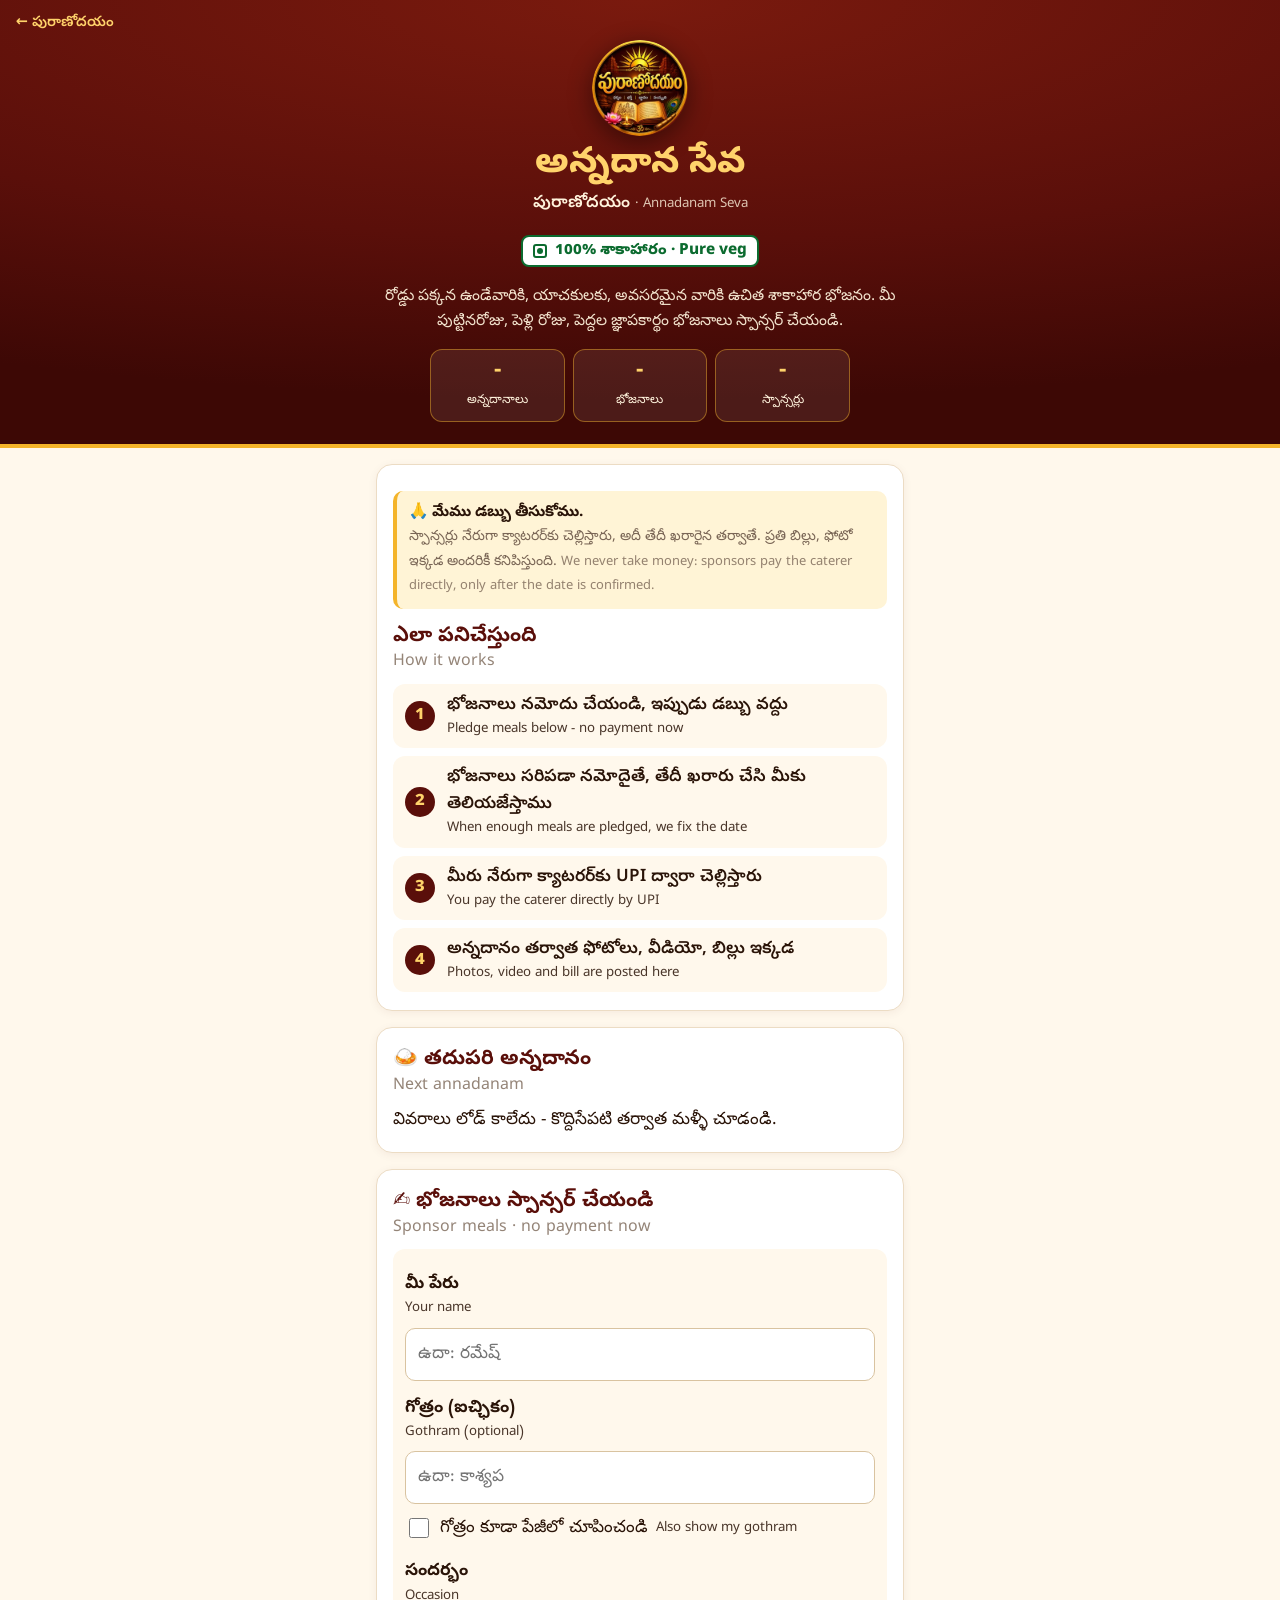
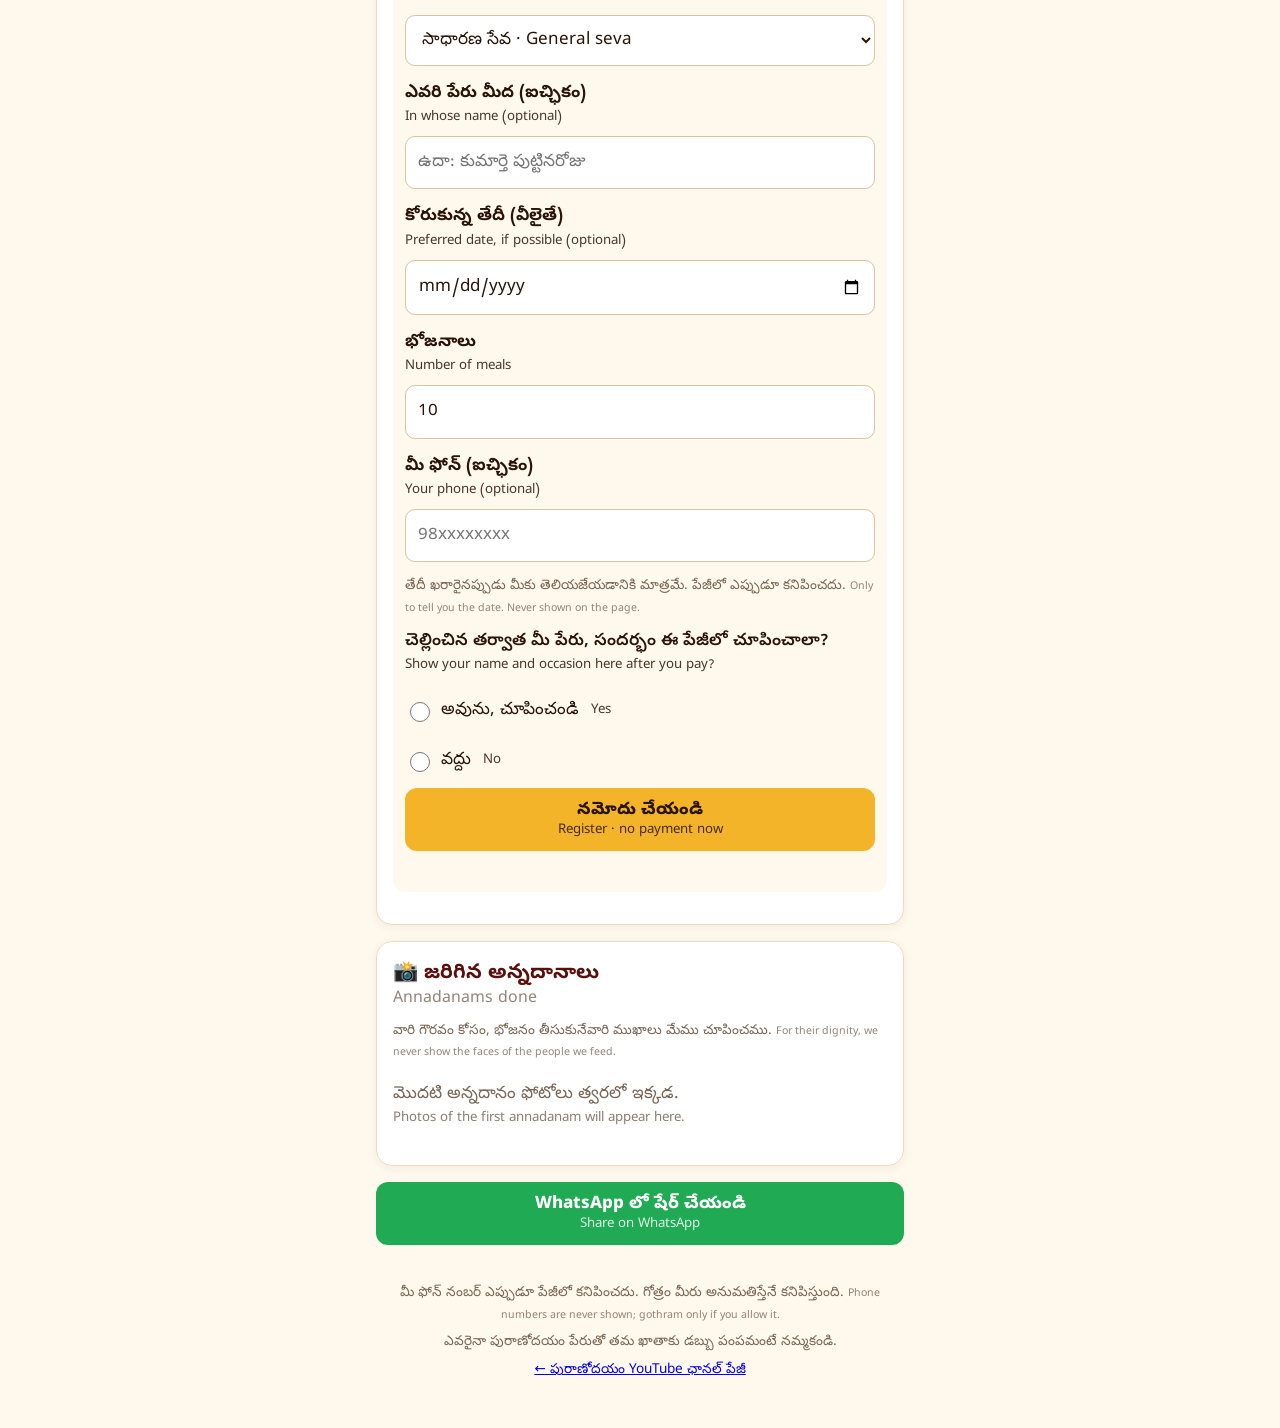
==== annadanam.html @ fedbaf68 "Add files via upload" ====
<!doctype html>
<html lang="te">
<head>
  <meta charset="utf-8">
  <meta name="viewport" content="width=device-width, initial-scale=1, viewport-fit=cover">
  <title>అన్నదాన సేవ | పురాణోదయం</title>
  <meta name="description" content="పురాణోదయం అన్నదాన సేవ - 100% శాకాహారం. మీ పుట్టినరోజు, పెళ్లి రోజు, పెద్దల జ్ఞాపకార్థం భోజనాలు స్పాన్సర్ చేయండి. మేము డబ్బు తీసుకోము.">
  <meta name="theme-color" content="#5a0f0a">
  <meta property="og:title" content="అన్నదాన సేవ | పురాణోదయం">
  <meta property="og:description" content="100% శాకాహారం. స్పాన్సర్లు నేరుగా క్యాటరర్‌కు చెల్లిస్తారు - ప్రతి బిల్లు, ఫోటో అందరికీ కనిపిస్తుంది.">
  <meta property="og:image" content="logo.png">
  <link rel="icon" href="favicon.png" type="image/png">
  <link rel="apple-touch-icon" href="icon-192.png">
  <link rel="preconnect" href="https://fonts.googleapis.com">
  <link rel="preconnect" href="https://fonts.gstatic.com" crossorigin>
  <link href="https://fonts.googleapis.com/css2?family=Noto+Sans+Telugu:wght@400;600;800&display=swap" rel="stylesheet">
  <link rel="stylesheet" href="style.css">
</head>
<body>
  <header class="hero hero-ann">
    <a class="back" href="./">← పురాణోదయం</a>
    <img class="logo" src="logo-240.webp" width="96" height="96" alt="పురాణోదయం లోగో">
    <h1>అన్నదాన సేవ</h1>
    <p class="tagline">పురాణోదయం <span class="en">· Annadanam Seva</span></p>
    <p><span class="veg-badge"><i aria-hidden="true"></i>100% శాకాహారం · Pure veg</span></p>
    <p class="about">రోడ్డు పక్కన ఉండేవారికి, యాచకులకు, అవసరమైన వారికి ఉచిత శాకాహార భోజనం. మీ పుట్టినరోజు, పెళ్లి రోజు, పెద్దల జ్ఞాపకార్థం భోజనాలు స్పాన్సర్ చేయండి.</p>
    <div class="chips">
      <div class="chip"><b id="t-done">-</b><span>అన్నదానాలు</span></div>
      <div class="chip"><b id="t-meals">-</b><span>భోజనాలు</span></div>
      <div class="chip"><b id="t-sponsors">-</b><span>స్పాన్సర్లు</span></div>
    </div>
  </header>

  <main>
    <section class="card">
      <div class="trust">
        <b>🙏 మేము డబ్బు తీసుకోము.</b>
        <span>స్పాన్సర్లు నేరుగా క్యాటరర్‌కు చెల్లిస్తారు, అదీ తేదీ ఖరారైన తర్వాతే. ప్రతి బిల్లు, ఫోటో ఇక్కడ అందరికీ కనిపిస్తుంది.
          <span class="en">We never take money: sponsors pay the caterer directly, only after the date is confirmed.</span></span>
      </div>
      <h2>ఎలా పనిచేస్తుంది <span class="en">How it works</span></h2>
      <ol class="steps">
        <li><span class="num">1</span><div><b>భోజనాలు నమోదు చేయండి, ఇప్పుడు డబ్బు వద్దు</b><small>Pledge meals below - no payment now</small></div></li>
        <li><span class="num">2</span><div><b>భోజనాలు సరిపడా నమోదైతే, తేదీ ఖరారు చేసి మీకు తెలియజేస్తాము</b><small>When enough meals are pledged, we fix the date</small></div></li>
        <li><span class="num">3</span><div><b>మీరు నేరుగా క్యాటరర్‌కు UPI ద్వారా చెల్లిస్తారు</b><small>You pay the caterer directly by UPI</small></div></li>
        <li><span class="num">4</span><div><b>అన్నదానం తర్వాత ఫోటోలు, వీడియో, బిల్లు ఇక్కడ</b><small>Photos, video and bill are posted here</small></div></li>
      </ol>
    </section>

    <section class="card">
      <h2>🍛 తదుపరి అన్నదానం <span class="en">Next annadanam</span></h2>
      <div id="active"><p class="muted">లోడ్ అవుతోంది…</p></div>
    </section>

    <section class="card" id="pledge">
      <h2>✍️ భోజనాలు స్పాన్సర్ చేయండి <span class="en">Sponsor meals · no payment now</span></h2>
      <form id="pledge-form" class="name-form" autocomplete="off" novalidate>
        <label for="p-name"><b>మీ పేరు</b> <small>Your name</small></label>
        <input id="p-name" type="text" maxlength="40" placeholder="ఉదా: రమేష్" required>

        <label for="p-gothram"><b>గోత్రం (ఐచ్ఛికం)</b> <small>Gothram (optional)</small></label>
        <input id="p-gothram" type="text" maxlength="30" placeholder="ఉదా: కాశ్యప">
        <label class="check"><input id="p-show-gothram" type="checkbox"> గోత్రం కూడా పేజీలో చూపించండి <small>Also show my gothram</small></label>

        <label for="p-occasion"><b>సందర్భం</b> <small>Occasion</small></label>
        <select id="p-occasion">
          <option value="seva">సాధారణ సేవ · General seva</option>
          <option value="birthday">పుట్టినరోజు · Birthday</option>
          <option value="anniversary">పెళ్లి రోజు · Wedding anniversary</option>
          <option value="remembrance">పెద్దల జ్ఞాపకార్థం · In memory of elders</option>
          <option value="vow">మొక్కు · Vow</option>
          <option value="other">ఇతర · Other</option>
        </select>
        <input id="p-occasion-other" type="text" maxlength="40" placeholder="సందర్భం రాయండి · Type the occasion" hidden>

        <label for="p-for"><b>ఎవరి పేరు మీద (ఐచ్ఛికం)</b> <small>In whose name (optional)</small></label>
        <input id="p-for" type="text" maxlength="50" placeholder="ఉదా: కుమార్తె పుట్టినరోజు">

        <label for="p-date"><b>కోరుకున్న తేదీ (వీలైతే)</b> <small>Preferred date, if possible (optional)</small></label>
        <input id="p-date" type="date">

        <label for="p-meals"><b>భోజనాలు</b> <small>Number of meals</small></label>
        <input id="p-meals" type="number" inputmode="numeric" min="1" max="1000" step="1" value="10" required>
        <p class="tiny" id="p-cost"></p>

        <label for="p-phone"><b>మీ ఫోన్ (ఐచ్ఛికం)</b> <small>Your phone (optional)</small></label>
        <input id="p-phone" type="tel" inputmode="tel" maxlength="16" placeholder="98xxxxxxxx">
        <p class="tiny">తేదీ ఖరారైనప్పుడు మీకు తెలియజేయడానికి మాత్రమే. పేజీలో ఎప్పుడూ కనిపించదు. <span class="en">Only to tell you the date. Never shown on the page.</span></p>

        <input class="hp" name="website" type="text" tabindex="-1" aria-hidden="true">
        <fieldset>
          <legend>చెల్లించిన తర్వాత మీ పేరు, సందర్భం ఈ పేజీలో చూపించాలా? <small>Show your name and occasion here after you pay?</small></legend>
          <label class="radio"><input type="radio" name="show" value="yes"> అవును, చూపించండి <small>Yes</small></label>
          <label class="radio"><input type="radio" name="show" value="no"> వద్దు <small>No</small></label>
        </fieldset>
        <button type="submit" class="btn-gold" id="p-btn">నమోదు చేయండి <small>Register · no payment now</small></button>
        <p id="p-msg" class="msg" role="status" aria-live="polite"></p>
      </form>
    </section>

    <section class="card">
      <h2>📸 జరిగిన అన్నదానాలు <span class="en">Annadanams done</span></h2>
      <p class="tiny">వారి గౌరవం కోసం, భోజనం తీసుకునేవారి ముఖాలు మేము చూపించము. <span class="en">For their dignity, we never show the faces of the people we feed.</span></p>
      <div id="history"><p class="muted">మొదటి అన్నదానం ఫోటోలు త్వరలో ఇక్కడ. <small>Photos of the first annadanam will appear here.</small></p></div>
    </section>

    <section class="share">
      <a id="share-btn" class="btn-wa" href="https://wa.me/" target="_blank" rel="noopener">WhatsApp లో షేర్ చేయండి <small>Share on WhatsApp</small></a>
    </section>
  </main>

  <footer>
    <p>మీ ఫోన్ నంబర్ ఎప్పుడూ పేజీలో కనిపించదు. గోత్రం మీరు అనుమతిస్తేనే కనిపిస్తుంది. <span class="en">Phone numbers are never shown; gothram only if you allow it.</span></p>
    <p>ఎవరైనా పురాణోదయం పేరుతో తమ ఖాతాకు డబ్బు పంపమంటే నమ్మకండి.</p>
    <p class="muted" id="updated"></p>
    <p><a href="./">← పురాణోదయం YouTube ఛానల్ పేజీ</a></p>
  </footer>

  <script src="config.js"></script>
  <script src="annadanam.js"></script>
</body>
</html>
---- style.css ----
:root {
  --maroon: #5a0f0a;
  --maroon-2: #7a1a0e;
  --gold: #f4b42a;
  --gold-2: #ffd36b;
  --cream: #fff8ec;
  --paper: #ffffff;
  --ink: #2a1408;
  --muted: #7a6656;
  --line: #ecdcc4;
  --red: #e00000;
  --green: #128c4a;
  --radius: 16px;
}

* { box-sizing: border-box; }

html { -webkit-text-size-adjust: 100%; }

body {
  margin: 0;
  background: var(--cream);
  color: var(--ink);
  font-family: "Noto Sans Telugu", "Nirmala UI", "Gautami", system-ui, sans-serif;
  font-size: 17px;
  line-height: 1.6;
}

img { max-width: 100%; display: block; }

small { display: block; font-size: 0.78em; opacity: 0.85; font-weight: 400; }

.en { font-size: 0.78em; font-weight: 400; opacity: 0.8; }
.en-block { font-size: 0.86em; color: var(--muted); margin-top: -6px; }
.muted { color: var(--muted); }
.tiny { font-size: 0.8em; color: var(--muted); margin: 10px 0 0; }

.demo-banner {
  background: #222;
  color: #ffd36b;
  text-align: center;
  font-size: 0.85em;
  padding: 6px 16px;
  position: sticky;
  top: 0;
  z-index: 10;
}

/* ---------- header ---------- */
.hero {
  background: radial-gradient(120% 90% at 50% 0%, var(--maroon-2) 0%, var(--maroon) 60%, #3d0805 100%);
  color: #fff3dc;
  text-align: center;
  padding: 28px 16px 22px;
  border-bottom: 4px solid var(--gold);
}
.logo {
  width: 120px;
  height: 120px;
  margin: 0 auto 6px;
  border-radius: 50%;
  box-shadow: 0 6px 24px rgba(0, 0, 0, 0.45);
}
.hero h1 {
  margin: 4px 0 0;
  font-size: 2.1em;
  font-weight: 800;
  color: var(--gold-2);
  line-height: 1.3;
}
.tagline { margin: 2px 0 6px; font-weight: 600; }
.about { margin: 0 auto 14px; max-width: 34em; font-size: 0.92em; opacity: 0.92; }

.chips {
  display: grid;
  grid-template-columns: repeat(3, 1fr);
  gap: 8px;
  max-width: 420px;
  margin: 0 auto;
}
.chip {
  background: rgba(255, 255, 255, 0.08);
  border: 1px solid rgba(244, 180, 42, 0.45);
  border-radius: 12px;
  padding: 8px 4px;
}
.chip b { display: block; font-size: 1.35em; color: var(--gold-2); line-height: 1.2; }
.chip span { font-size: 0.72em; }

/* ---------- layout ---------- */
main { max-width: 560px; margin: 0 auto; padding: 16px 16px 8px; }

.card {
  background: var(--paper);
  border: 1px solid var(--line);
  border-radius: var(--radius);
  padding: 18px 16px;
  margin: 0 0 16px;
  box-shadow: 0 2px 10px rgba(90, 15, 10, 0.06);
}
.card h2 { margin: 0 0 10px; font-size: 1.2em; line-height: 1.4; color: var(--maroon); }
.card h2 .en { display: block; color: var(--muted); }

/* ---------- subscribe ---------- */
.btn-sub {
  display: flex;
  align-items: center;
  justify-content: center;
  gap: 12px;
  background: var(--red);
  color: #fff;
  text-decoration: none;
  font-weight: 800;
  font-size: 1.15em;
  line-height: 1.3;
  border-radius: 14px;
  padding: 14px 16px;
  min-height: 64px;
  box-shadow: 0 6px 18px rgba(224, 0, 0, 0.35);
  animation: pulse 2.4s ease-in-out infinite;
}
.btn-sub svg { width: 34px; height: 24px; flex: none; }
.btn-sub small { font-weight: 600; }
.btn-sub:active { transform: scale(0.98); }
@keyframes pulse {
  0%, 100% { box-shadow: 0 6px 18px rgba(224, 0, 0, 0.35); }
  50% { box-shadow: 0 6px 28px rgba(224, 0, 0, 0.6); }
}
@media (prefers-reduced-motion: reduce) { .btn-sub { animation: none; } }

.bell-title { margin-top: 18px !important; font-size: 1.02em !important; }
.steps { list-style: none; margin: 0; padding: 0; display: grid; gap: 8px; }
.steps li {
  display: flex;
  gap: 12px;
  align-items: center;
  background: var(--cream);
  border-radius: 12px;
  padding: 8px 12px;
}
.steps .num {
  flex: none;
  width: 30px;
  height: 30px;
  border-radius: 50%;
  background: var(--maroon);
  color: var(--gold-2);
  font-weight: 800;
  display: grid;
  place-items: center;
}
.steps b { font-weight: 600; }

/* ---------- seva ---------- */
.lead { margin: 0 0 10px; }
.trust {
  background: #fff4d6;
  border-left: 4px solid var(--gold);
  border-radius: 10px;
  padding: 10px 12px;
  font-size: 0.9em;
  margin: 8px 0 14px;
}
.trust b { display: block; }
.trust span { color: var(--muted); font-size: 0.92em; }

.totals {
  display: grid;
  grid-template-columns: repeat(auto-fit, minmax(110px, 1fr));
  gap: 8px;
  margin-bottom: 14px;
}
.totals > div {
  background: var(--maroon);
  color: #fff3dc;
  border-radius: 12px;
  padding: 10px 8px;
  text-align: center;
}
.totals b { display: block; font-size: 1.3em; color: var(--gold-2); line-height: 1.25; }
.totals span { font-size: 0.75em; }

.seva-list { display: grid; gap: 10px; }
.seva-item {
  border: 1px solid var(--line);
  border-radius: 12px;
  padding: 12px;
  display: grid;
  grid-template-columns: 1fr auto;
  gap: 4px 12px;
}
.seva-item .date { color: var(--muted); font-size: 0.85em; }
.seva-item .amount { font-weight: 800; font-size: 1.3em; color: var(--green); text-align: right; }
.seva-item .place { grid-column: 1 / -1; font-weight: 600; line-height: 1.4; }
.seva-item .place small { font-weight: 400; }
.seva-item .meta { grid-column: 1 / -1; font-size: 0.86em; color: var(--muted); }
.seva-item .note { grid-column: 1 / -1; font-size: 0.9em; margin: 2px 0 0; }
.receipts { grid-column: 1 / -1; display: flex; gap: 8px; flex-wrap: wrap; margin-top: 6px; }
.receipts a {
  display: block;
  width: 96px;
  height: 120px;
  border-radius: 8px;
  overflow: hidden;
  border: 1px solid var(--line);
  background: var(--cream);
  position: relative;
}
.receipts img { width: 100%; height: 100%; object-fit: cover; }
.receipts a.noimg::before {
  content: "📄";
  display: grid;
  place-items: center;
  height: 100%;
  font-size: 2.2em;
}
.receipts a::after {
  content: "రసీదు";
  position: absolute;
  left: 0; right: 0; bottom: 0;
  background: rgba(42, 20, 8, 0.72);
  color: #fff;
  font-size: 0.7em;
  text-align: center;
}

/* ---------- supporters ---------- */
.name-form {
  background: var(--cream);
  border-radius: 12px;
  padding: 12px;
  margin: 6px 0 14px;
}
.name-form label { display: block; }
.name-form input[type="text"] {
  width: 100%;
  font: inherit;
  padding: 12px;
  margin: 8px 0 4px;
  border: 1.5px solid #d9c3a0;
  border-radius: 10px;
  background: #fff;
}
.name-form input[type="text"]:focus { outline: 3px solid rgba(244, 180, 42, 0.5); border-color: var(--gold); }
.name-form fieldset { border: 0; padding: 0; margin: 8px 0; }
.name-form legend { font-weight: 600; padding: 0; margin-bottom: 4px; }
.radio {
  display: flex !important;
  align-items: center;
  gap: 8px;
  padding: 6px 0;
  min-height: 40px;
}
.radio input { width: 20px; height: 20px; accent-color: var(--maroon); }
.radio small { display: inline; margin-left: 4px; }
.hp { position: absolute; left: -9999px; width: 1px; height: 1px; opacity: 0; }

.btn-gold, .btn-light, .btn-wa {
  font: inherit;
  font-weight: 800;
  border: 0;
  border-radius: 12px;
  padding: 12px 16px;
  min-height: 52px;
  width: 100%;
  cursor: pointer;
  line-height: 1.3;
}
.btn-gold { background: var(--gold); color: var(--ink); }
.btn-gold:disabled { opacity: 0.6; }
.btn-light { background: var(--cream); color: var(--maroon); border: 1px solid var(--line); margin-top: 10px; font-weight: 600; }
.btn-wa {
  display: block;
  text-align: center;
  text-decoration: none;
  background: #1faa53;
  color: #fff;
}
.share { margin: 0 0 16px; }

.msg { margin: 8px 0 0; font-weight: 600; min-height: 1.2em; }
.msg.ok { color: var(--green); }
.msg.err { color: #b3261e; }

.sup-day { margin: 0 0 10px; }
.sup-day h3 { font-size: 0.85em; color: var(--muted); margin: 0 0 6px; font-weight: 600; }
.names { display: flex; flex-wrap: wrap; gap: 6px; }
.names span {
  background: #fff4d6;
  border: 1px solid #f0d58c;
  border-radius: 999px;
  padding: 2px 12px;
  font-size: 0.9em;
  max-width: 100%;
  overflow-wrap: anywhere;
}

/* ---------- growth + videos ---------- */
#growth svg { width: 100%; height: 90px; display: block; }
.growth-labels { display: flex; justify-content: space-between; font-size: 0.82em; color: var(--muted); }

.videos { display: grid; grid-template-columns: 1fr 1fr; gap: 10px; }
.videos a { color: var(--ink); text-decoration: none; font-size: 0.82em; line-height: 1.4; }
.videos img { width: 100%; aspect-ratio: 16 / 9; object-fit: cover; border-radius: 10px; background: var(--line); margin-bottom: 4px; }
.videos span { display: -webkit-box; -webkit-line-clamp: 2; -webkit-box-orient: vertical; overflow: hidden; }

/* ---------- annadanam ---------- */
.btn-ann {
  display: block;
  margin-top: 14px;
  padding: 14px 16px;
  border-radius: 14px;
  background: linear-gradient(135deg, #fff3a0, #ffb240);
  border: 2px solid var(--maroon);
  color: var(--maroon);
  font-weight: 800;
  text-decoration: none;
  line-height: 1.35;
  text-align: center;
}
.btn-ann small { color: var(--ink); font-weight: 600; }

.hero-ann { position: relative; padding-top: 40px; }
.hero-ann .logo { width: 96px; height: 96px; }
.back {
  position: absolute;
  left: 16px;
  top: 12px;
  color: var(--gold-2);
  text-decoration: none;
  font-size: 0.85em;
  font-weight: 600;
}
.veg-badge {
  display: inline-flex;
  align-items: center;
  gap: 8px;
  background: #fff;
  color: #0b6b2f;
  border: 2px solid #0b6b2f;
  border-radius: 8px;
  padding: 2px 10px;
  font-weight: 800;
  font-size: 0.9em;
}
.veg-badge i {
  width: 14px;
  height: 14px;
  border: 2px solid #0b6b2f;
  border-radius: 3px;
  position: relative;
}
.veg-badge i::after {
  content: "";
  position: absolute;
  inset: 2px;
  border-radius: 50%;
  background: #0b6b2f;
}
.veg-mini {
  font-size: 0.72em;
  color: #0b6b2f;
  border: 1.5px solid #0b6b2f;
  border-radius: 6px;
  padding: 0 6px;
  white-space: nowrap;
}

.ann {
  border: 1px solid var(--line);
  border-radius: 12px;
  padding: 12px;
  margin-bottom: 12px;
}
.ann-head { display: flex; justify-content: space-between; align-items: center; gap: 8px; flex-wrap: wrap; }
.ann .meta { font-size: 0.88em; color: var(--muted); margin: 6px 0 0; }
.ann .note { font-size: 0.92em; margin: 8px 0 0; }
.status {
  font-size: 0.78em;
  font-weight: 600;
  border-radius: 999px;
  padding: 2px 10px;
  white-space: nowrap;
}
.status.open { background: #fff1c2; color: #7a4b00; }
.status.confirmed { background: #d9f5e3; color: #0b6b2f; }

.bar { height: 12px; background: #f3e6cf; border-radius: 999px; overflow: hidden; margin-top: 10px; }
.bar i { display: block; height: 100%; background: linear-gradient(90deg, #ffb240, var(--green)); border-radius: 999px; }

.pay {
  margin-top: 12px;
  background: #f1fbf4;
  border: 1.5px solid #9fd9b3;
  border-radius: 12px;
  padding: 10px 12px;
}
.pay p { margin: 4px 0; }
.upi { display: flex; gap: 8px; align-items: center; flex-wrap: wrap; margin: 6px 0; }
.upi code {
  background: #fff;
  border: 1px solid var(--line);
  border-radius: 8px;
  padding: 6px 10px;
  font-size: 0.95em;
  overflow-wrap: anywhere;
}
.btn-copy {
  font: inherit;
  font-size: 0.85em;
  border: 1px solid var(--line);
  background: #fff;
  border-radius: 8px;
  padding: 6px 12px;
  min-height: 40px;
  cursor: pointer;
}
.btn-upi {
  display: block;
  text-align: center;
  background: var(--green);
  color: #fff;
  text-decoration: none;
  font-weight: 800;
  border-radius: 10px;
  padding: 10px;
  margin: 8px 0 4px;
}

.sponsors { list-style: none; padding: 0; margin: 8px 0 0; display: grid; gap: 6px; }
.sponsors li { background: #fff8e6; border-radius: 10px; padding: 6px 10px; font-size: 0.9em; overflow-wrap: anywhere; }

.media { display: grid; grid-template-columns: repeat(3, 1fr); gap: 6px; margin-top: 10px; }
.tile { position: relative; aspect-ratio: 1 / 1; border-radius: 10px; overflow: hidden; background: var(--cream); border: 1px solid var(--line); }
.tile a, .tile .play { display: block; width: 100%; height: 100%; border: 0; padding: 0; background: none; cursor: pointer; }
.tile img { width: 100%; height: 100%; object-fit: cover; }
.tile .tri {
  position: absolute;
  inset: 0;
  display: grid;
  place-items: center;
  color: #fff;
  font-size: 1.8em;
  text-shadow: 0 2px 8px rgba(0, 0, 0, 0.6);
}
.tile .label {
  position: absolute;
  left: 0; right: 0; bottom: 0;
  background: rgba(42, 20, 8, 0.72);
  color: #fff;
  font-size: 0.7em;
  text-align: center;
}
.tile a.noimg::before, .tile.noimg-video .play::before {
  content: "📷";
  display: grid;
  place-items: center;
  height: 100%;
  font-size: 1.8em;
}
.tile.noimg-video .play::before { content: "🎬"; }
.tile.playing { grid-column: 1 / -1; aspect-ratio: 9 / 16; max-height: 70vh; }
.tile iframe { width: 100%; height: 100%; border: 0; }

.name-form select,
.name-form input[type="number"],
.name-form input[type="date"],
.name-form input[type="tel"] {
  width: 100%;
  font: inherit;
  padding: 12px;
  margin: 8px 0 4px;
  border: 1.5px solid #d9c3a0;
  border-radius: 10px;
  background: #fff;
  color: var(--ink);
}
.name-form label { margin-top: 10px; }
.check { display: flex !important; align-items: center; gap: 8px; min-height: 40px; margin-top: 0 !important; }
.check input { width: 20px; height: 20px; accent-color: var(--maroon); flex: none; }
.check small { display: inline; }

/* ---------- footer ---------- */
footer {
  max-width: 560px;
  margin: 0 auto;
  padding: 8px 16px 40px;
  text-align: center;
  font-size: 0.8em;
  color: var(--muted);
}
footer p { margin: 6px 0; }
#scan-line { font-weight: 600; color: var(--maroon); font-size: 1.05em; }
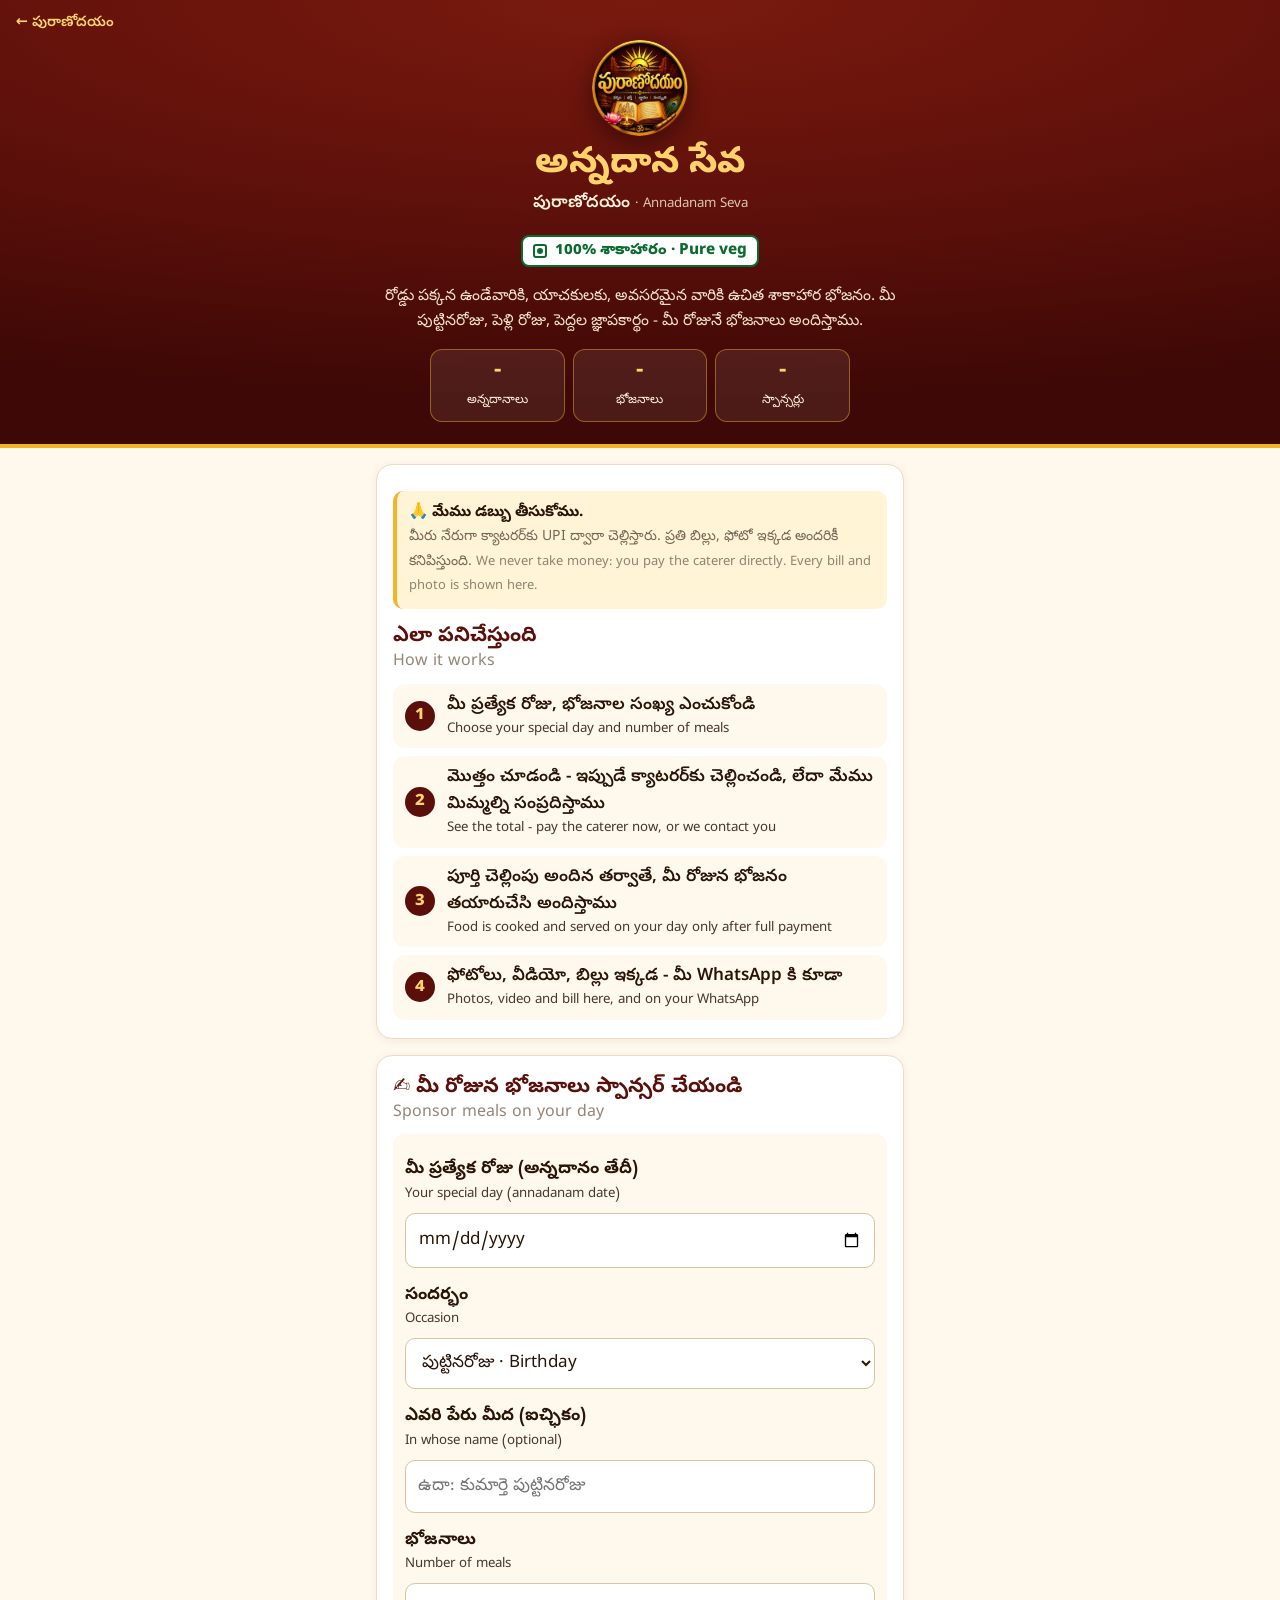
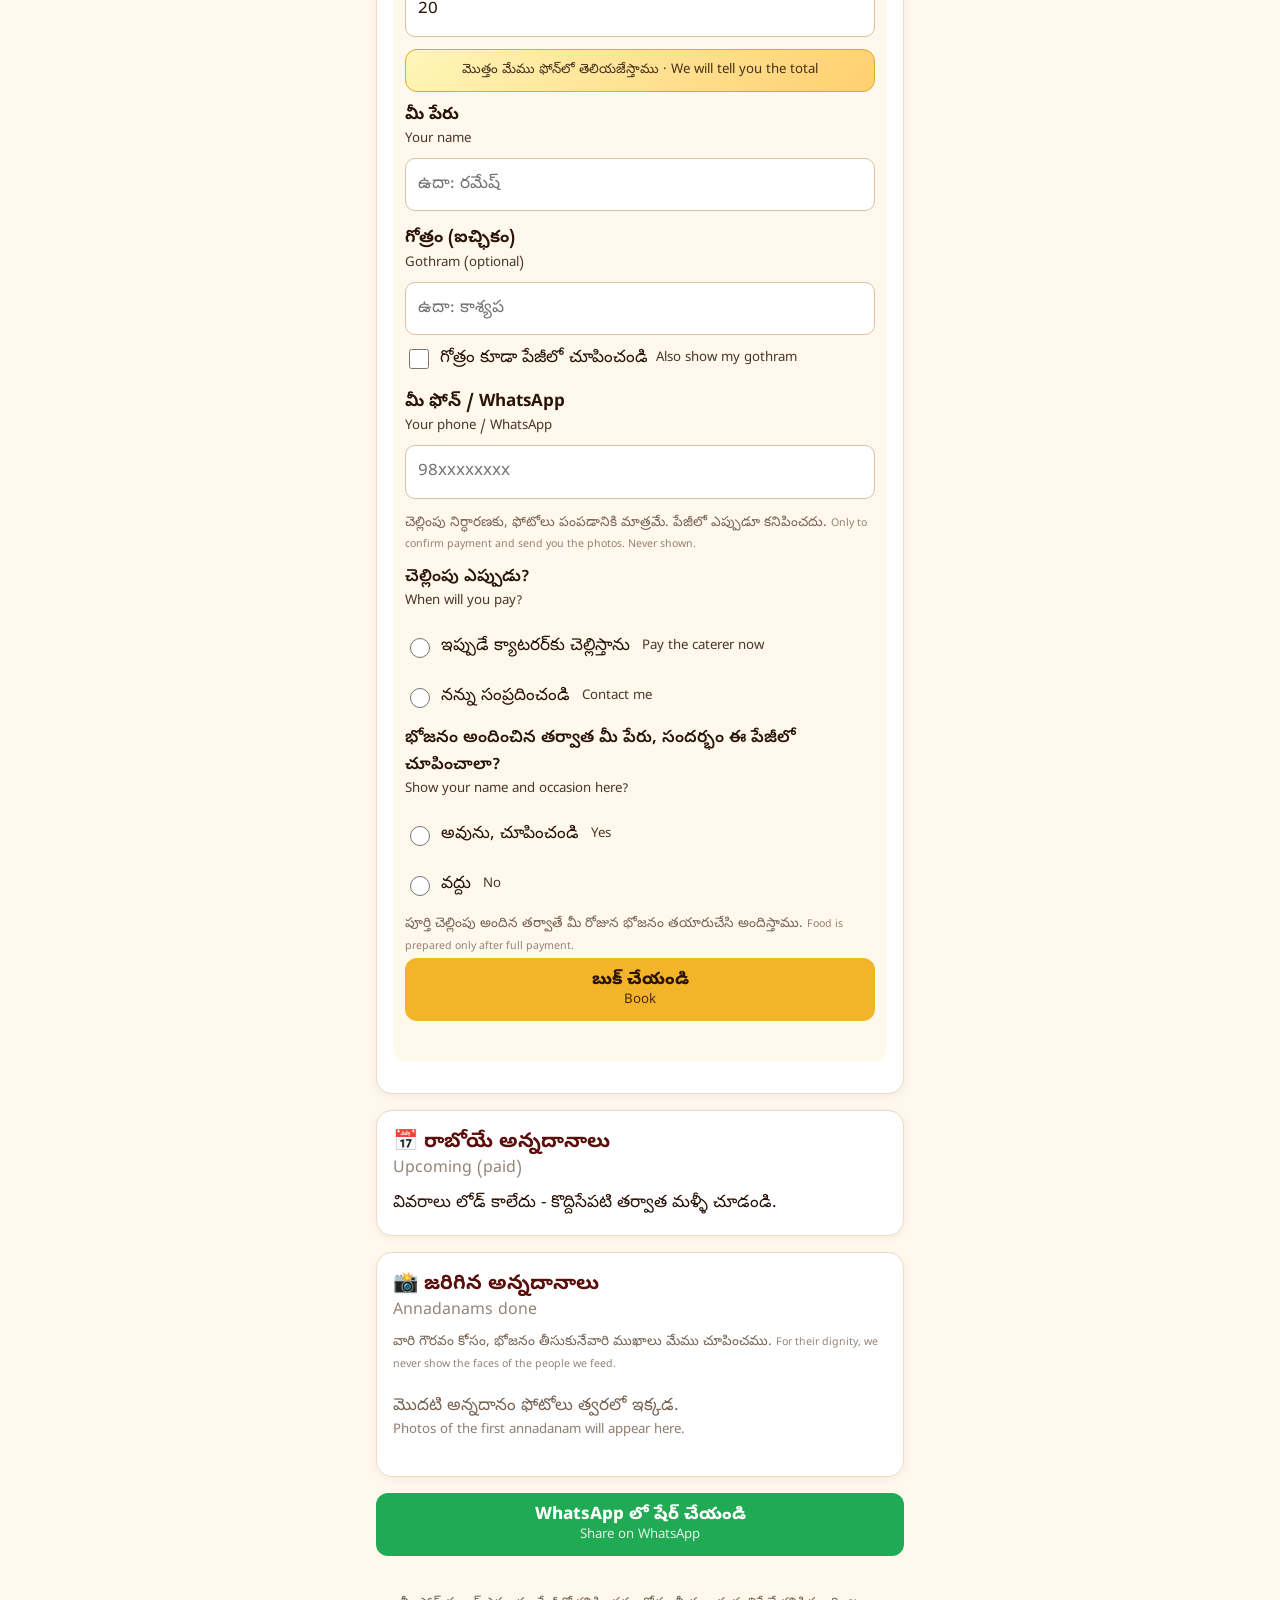
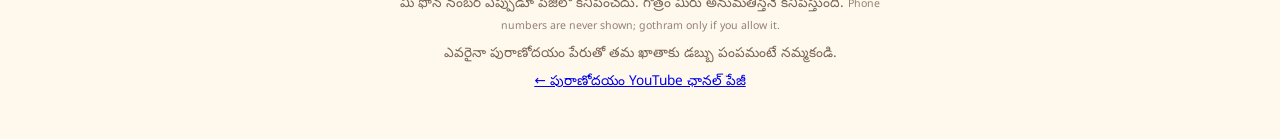
==== commit 7a8fc030: "Add files via upload" ====
--- a/annadanam.html
+++ b/annadanam.html
@@ -4,10 +4,10 @@
   <meta charset="utf-8">
   <meta name="viewport" content="width=device-width, initial-scale=1, viewport-fit=cover">
   <title>అన్నదాన సేవ | పురాణోదయం</title>
-  <meta name="description" content="పురాణోదయం అన్నదాన సేవ - 100% శాకాహారం. మీ పుట్టినరోజు, పెళ్లి రోజు, పెద్దల జ్ఞాపకార్థం భోజనాలు స్పాన్సర్ చేయండి. మేము డబ్బు తీసుకోము.">
+  <meta name="description" content="పురాణోదయం అన్నదాన సేవ - 100% శాకాహారం. మీ పుట్టినరోజు, పెళ్లి రోజు, పెద్దల జ్ఞాపకార్థం మీ రోజున భోజనాలు స్పాన్సర్ చేయండి. మేము డబ్బు తీసుకోము.">
   <meta name="theme-color" content="#5a0f0a">
   <meta property="og:title" content="అన్నదాన సేవ | పురాణోదయం">
-  <meta property="og:description" content="100% శాకాహారం. స్పాన్సర్లు నేరుగా క్యాటరర్‌కు చెల్లిస్తారు - ప్రతి బిల్లు, ఫోటో అందరికీ కనిపిస్తుంది.">
+  <meta property="og:description" content="100% శాకాహారం. మీ ప్రత్యేక రోజున భోజనాలు. మీరు నేరుగా క్యాటరర్‌కు చెల్లిస్తారు - ప్రతి బిల్లు, ఫోటో అందరికీ కనిపిస్తుంది.">
   <meta property="og:image" content="logo.png">
   <link rel="icon" href="favicon.png" type="image/png">
   <link rel="apple-touch-icon" href="icon-192.png">
@@ -23,7 +23,7 @@
     <h1>అన్నదాన సేవ</h1>
     <p class="tagline">పురాణోదయం <span class="en">· Annadanam Seva</span></p>
     <p><span class="veg-badge"><i aria-hidden="true"></i>100% శాకాహారం · Pure veg</span></p>
-    <p class="about">రోడ్డు పక్కన ఉండేవారికి, యాచకులకు, అవసరమైన వారికి ఉచిత శాకాహార భోజనం. మీ పుట్టినరోజు, పెళ్లి రోజు, పెద్దల జ్ఞాపకార్థం భోజనాలు స్పాన్సర్ చేయండి.</p>
+    <p class="about">రోడ్డు పక్కన ఉండేవారికి, యాచకులకు, అవసరమైన వారికి ఉచిత శాకాహార భోజనం. మీ పుట్టినరోజు, పెళ్లి రోజు, పెద్దల జ్ఞాపకార్థం - మీ రోజునే భోజనాలు అందిస్తాము.</p>
     <div class="chips">
       <div class="chip"><b id="t-done">-</b><span>అన్నదానాలు</span></div>
       <div class="chip"><b id="t-meals">-</b><span>భోజనాలు</span></div>
@@ -35,26 +35,42 @@
     <section class="card">
       <div class="trust">
         <b>🙏 మేము డబ్బు తీసుకోము.</b>
-        <span>స్పాన్సర్లు నేరుగా క్యాటరర్‌కు చెల్లిస్తారు, అదీ తేదీ ఖరారైన తర్వాతే. ప్రతి బిల్లు, ఫోటో ఇక్కడ అందరికీ కనిపిస్తుంది.
-          <span class="en">We never take money: sponsors pay the caterer directly, only after the date is confirmed.</span></span>
+        <span>మీరు నేరుగా క్యాటరర్‌కు UPI ద్వారా చెల్లిస్తారు. ప్రతి బిల్లు, ఫోటో ఇక్కడ అందరికీ కనిపిస్తుంది.
+          <span class="en">We never take money: you pay the caterer directly. Every bill and photo is shown here.</span></span>
       </div>
       <h2>ఎలా పనిచేస్తుంది <span class="en">How it works</span></h2>
       <ol class="steps">
-        <li><span class="num">1</span><div><b>భోజనాలు నమోదు చేయండి, ఇప్పుడు డబ్బు వద్దు</b><small>Pledge meals below - no payment now</small></div></li>
-        <li><span class="num">2</span><div><b>భోజనాలు సరిపడా నమోదైతే, తేదీ ఖరారు చేసి మీకు తెలియజేస్తాము</b><small>When enough meals are pledged, we fix the date</small></div></li>
-        <li><span class="num">3</span><div><b>మీరు నేరుగా క్యాటరర్‌కు UPI ద్వారా చెల్లిస్తారు</b><small>You pay the caterer directly by UPI</small></div></li>
-        <li><span class="num">4</span><div><b>అన్నదానం తర్వాత ఫోటోలు, వీడియో, బిల్లు ఇక్కడ</b><small>Photos, video and bill are posted here</small></div></li>
+        <li><span class="num">1</span><div><b>మీ ప్రత్యేక రోజు, భోజనాల సంఖ్య ఎంచుకోండి</b><small>Choose your special day and number of meals</small></div></li>
+        <li><span class="num">2</span><div><b>మొత్తం చూడండి - ఇప్పుడే క్యాటరర్‌కు చెల్లించండి, లేదా మేము మిమ్మల్ని సంప్రదిస్తాము</b><small>See the total - pay the caterer now, or we contact you</small></div></li>
+        <li><span class="num">3</span><div><b>పూర్తి చెల్లింపు అందిన తర్వాతే, మీ రోజున భోజనం తయారుచేసి అందిస్తాము</b><small>Food is cooked and served on your day only after full payment</small></div></li>
+        <li><span class="num">4</span><div><b>ఫోటోలు, వీడియో, బిల్లు ఇక్కడ - మీ WhatsApp కి కూడా</b><small>Photos, video and bill here, and on your WhatsApp</small></div></li>
       </ol>
     </section>
 
-    <section class="card">
-      <h2>🍛 తదుపరి అన్నదానం <span class="en">Next annadanam</span></h2>
-      <div id="active"><p class="muted">లోడ్ అవుతోంది…</p></div>
-    </section>
+    <section class="card" id="book">
+      <h2>✍️ మీ రోజున భోజనాలు స్పాన్సర్ చేయండి <span class="en">Sponsor meals on your day</span></h2>
+      <form id="pledge-form" class="name-form" autocomplete="off" novalidate>
+        <label for="p-date"><b>మీ ప్రత్యేక రోజు (అన్నదానం తేదీ)</b> <small>Your special day (annadanam date)</small></label>
+        <input id="p-date" type="date" required>
 
-    <section class="card" id="pledge">
-      <h2>✍️ భోజనాలు స్పాన్సర్ చేయండి <span class="en">Sponsor meals · no payment now</span></h2>
-      <form id="pledge-form" class="name-form" autocomplete="off" novalidate>
+        <label for="p-occasion"><b>సందర్భం</b> <small>Occasion</small></label>
+        <select id="p-occasion">
+          <option value="birthday">పుట్టినరోజు · Birthday</option>
+          <option value="anniversary">పెళ్లి రోజు · Wedding anniversary</option>
+          <option value="remembrance">పెద్దల జ్ఞాపకార్థం · In memory of elders</option>
+          <option value="vow">మొక్కు · Vow</option>
+          <option value="seva">సాధారణ సేవ · General seva</option>
+          <option value="other">ఇతర · Other</option>
+        </select>
+        <input id="p-occasion-other" type="text" maxlength="40" placeholder="సందర్భం రాయండి · Type the occasion" hidden>
+
+        <label for="p-for"><b>ఎవరి పేరు మీద (ఐచ్ఛికం)</b> <small>In whose name (optional)</small></label>
+        <input id="p-for" type="text" maxlength="50" placeholder="ఉదా: కుమార్తె పుట్టినరోజు">
+
+        <label for="p-meals"><b>భోజనాలు</b> <small>Number of meals</small></label>
+        <input id="p-meals" type="number" inputmode="numeric" min="1" max="1000" step="1" value="20" required>
+        <div class="total" id="p-total" aria-live="polite"></div>
+
         <label for="p-name"><b>మీ పేరు</b> <small>Your name</small></label>
         <input id="p-name" type="text" maxlength="40" placeholder="ఉదా: రమేష్" required>
 
@@ -62,40 +78,31 @@
         <input id="p-gothram" type="text" maxlength="30" placeholder="ఉదా: కాశ్యప">
         <label class="check"><input id="p-show-gothram" type="checkbox"> గోత్రం కూడా పేజీలో చూపించండి <small>Also show my gothram</small></label>
 
-        <label for="p-occasion"><b>సందర్భం</b> <small>Occasion</small></label>
-        <select id="p-occasion">
-          <option value="seva">సాధారణ సేవ · General seva</option>
-          <option value="birthday">పుట్టినరోజు · Birthday</option>
-          <option value="anniversary">పెళ్లి రోజు · Wedding anniversary</option>
-          <option value="remembrance">పెద్దల జ్ఞాపకార్థం · In memory of elders</option>
-          <option value="vow">మొక్కు · Vow</option>
-          <option value="other">ఇతర · Other</option>
-        </select>
-        <input id="p-occasion-other" type="text" maxlength="40" placeholder="సందర్భం రాయండి · Type the occasion" hidden>
-
-        <label for="p-for"><b>ఎవరి పేరు మీద (ఐచ్ఛికం)</b> <small>In whose name (optional)</small></label>
-        <input id="p-for" type="text" maxlength="50" placeholder="ఉదా: కుమార్తె పుట్టినరోజు">
-
-        <label for="p-date"><b>కోరుకున్న తేదీ (వీలైతే)</b> <small>Preferred date, if possible (optional)</small></label>
-        <input id="p-date" type="date">
-
-        <label for="p-meals"><b>భోజనాలు</b> <small>Number of meals</small></label>
-        <input id="p-meals" type="number" inputmode="numeric" min="1" max="1000" step="1" value="10" required>
-        <p class="tiny" id="p-cost"></p>
-
-        <label for="p-phone"><b>మీ ఫోన్ (ఐచ్ఛికం)</b> <small>Your phone (optional)</small></label>
-        <input id="p-phone" type="tel" inputmode="tel" maxlength="16" placeholder="98xxxxxxxx">
-        <p class="tiny">తేదీ ఖరారైనప్పుడు మీకు తెలియజేయడానికి మాత్రమే. పేజీలో ఎప్పుడూ కనిపించదు. <span class="en">Only to tell you the date. Never shown on the page.</span></p>
+        <label for="p-phone"><b>మీ ఫోన్ / WhatsApp</b> <small>Your phone / WhatsApp</small></label>
+        <input id="p-phone" type="tel" inputmode="tel" maxlength="16" placeholder="98xxxxxxxx" required>
+        <p class="tiny">చెల్లింపు నిర్ధారణకు, ఫోటోలు పంపడానికి మాత్రమే. పేజీలో ఎప్పుడూ కనిపించదు. <span class="en">Only to confirm payment and send you the photos. Never shown.</span></p>
 
         <input class="hp" name="website" type="text" tabindex="-1" aria-hidden="true">
         <fieldset>
-          <legend>చెల్లించిన తర్వాత మీ పేరు, సందర్భం ఈ పేజీలో చూపించాలా? <small>Show your name and occasion here after you pay?</small></legend>
+          <legend>చెల్లింపు ఎప్పుడు? <small>When will you pay?</small></legend>
+          <label class="radio" id="pay-now-label"><input type="radio" name="pay" value="now"> ఇప్పుడే క్యాటరర్‌కు చెల్లిస్తాను <small>Pay the caterer now</small></label>
+          <label class="radio"><input type="radio" name="pay" value="later"> నన్ను సంప్రదించండి <small>Contact me</small></label>
+        </fieldset>
+        <fieldset>
+          <legend>భోజనం అందించిన తర్వాత మీ పేరు, సందర్భం ఈ పేజీలో చూపించాలా? <small>Show your name and occasion here?</small></legend>
           <label class="radio"><input type="radio" name="show" value="yes"> అవును, చూపించండి <small>Yes</small></label>
           <label class="radio"><input type="radio" name="show" value="no"> వద్దు <small>No</small></label>
         </fieldset>
-        <button type="submit" class="btn-gold" id="p-btn">నమోదు చేయండి <small>Register · no payment now</small></button>
+        <p class="tiny">పూర్తి చెల్లింపు అందిన తర్వాతే మీ రోజున భోజనం తయారుచేసి అందిస్తాము. <span class="en">Food is prepared only after full payment.</span></p>
+        <button type="submit" class="btn-gold" id="p-btn">బుక్ చేయండి <small>Book</small></button>
         <p id="p-msg" class="msg" role="status" aria-live="polite"></p>
       </form>
+      <div id="result" class="result" hidden></div>
+    </section>
+
+    <section class="card">
+      <h2>📅 రాబోయే అన్నదానాలు <span class="en">Upcoming (paid)</span></h2>
+      <div id="upcoming"><p class="muted">లోడ్ అవుతోంది…</p></div>
     </section>
 
     <section class="card">
--- a/style.css
+++ b/style.css
@@ -431,7 +431,8 @@
 .sponsors li { background: #fff8e6; border-radius: 10px; padding: 6px 10px; font-size: 0.9em; overflow-wrap: anywhere; }
 
 .media { display: grid; grid-template-columns: repeat(3, 1fr); gap: 6px; margin-top: 10px; }
-.tile { position: relative; aspect-ratio: 1 / 1; border-radius: 10px; overflow: hidden; background: var(--cream); border: 1px solid var(--line); }
+/* tall tiles: annadanam photos are taken in portrait */
+.tile { position: relative; aspect-ratio: 3 / 4; border-radius: 10px; overflow: hidden; background: var(--cream); border: 1px solid var(--line); }
 .tile a, .tile .play { display: block; width: 100%; height: 100%; border: 0; padding: 0; background: none; cursor: pointer; }
 .tile img { width: 100%; height: 100%; object-fit: cover; }
 .tile .tri {
@@ -480,6 +481,51 @@
 .check input { width: 20px; height: 20px; accent-color: var(--maroon); flex: none; }
 .check small { display: inline; }
 
+.total {
+  margin: 8px 0 2px;
+  padding: 10px 12px;
+  border-radius: 12px;
+  background: linear-gradient(135deg, #fff6b8, #ffcf70);
+  border: 1.5px solid #e2a92b;
+  text-align: center;
+}
+.total:empty { display: none; }
+.total b { display: block; font-size: 1.5em; color: var(--maroon); line-height: 1.3; }
+.total small { color: var(--ink); }
+.radio.off { opacity: 0.45; }
+
+.result {
+  background: #fffbea;
+  border: 2px solid var(--gold);
+  border-radius: 14px;
+  padding: 14px;
+}
+.result h3 { margin: 0 0 8px; color: var(--maroon); }
+.facts { display: grid; grid-template-columns: auto 1fr; gap: 4px 12px; margin: 0 0 10px; }
+.facts dt { color: var(--muted); font-size: 0.9em; }
+.facts dd { margin: 0; font-weight: 800; }
+.contact { background: #eef6ff; border-radius: 10px; padding: 10px 12px; margin: 8px 0; }
+.amount-line { font-weight: 800; font-size: 1.15em; color: var(--green); margin: 6px 0; }
+.pay-steps { margin: 6px 0; padding-left: 22px; font-size: 0.92em; }
+.pay-steps li { margin: 2px 0; }
+
+/* main page: auto-updating annadanam summary */
+.ann-sum {
+  margin-top: 16px;
+  padding: 12px;
+  border-radius: 14px;
+  background: linear-gradient(160deg, #fffbe0, #ffe7b0);
+  border: 1px solid #f0cf7a;
+}
+.ann-sum h3 { margin: 0 0 8px; font-size: 1em; color: var(--maroon); }
+.ann-sum h3 .en { display: block; color: var(--muted); }
+.ann-sum .totals > div { background: var(--maroon); }
+.ann-sum .totals { margin-bottom: 8px; grid-template-columns: repeat(3, 1fr); }
+.ann-next { font-size: 0.9em; margin: 6px 0; }
+.ann-photos { display: grid; grid-template-columns: repeat(3, 1fr); gap: 6px; margin-top: 8px; }
+.ann-photos a { display: block; aspect-ratio: 3 / 4; border-radius: 10px; overflow: hidden; background: var(--cream); }
+.ann-photos img { width: 100%; height: 100%; object-fit: cover; }
+
 /* ---------- footer ---------- */
 footer {
   max-width: 560px;
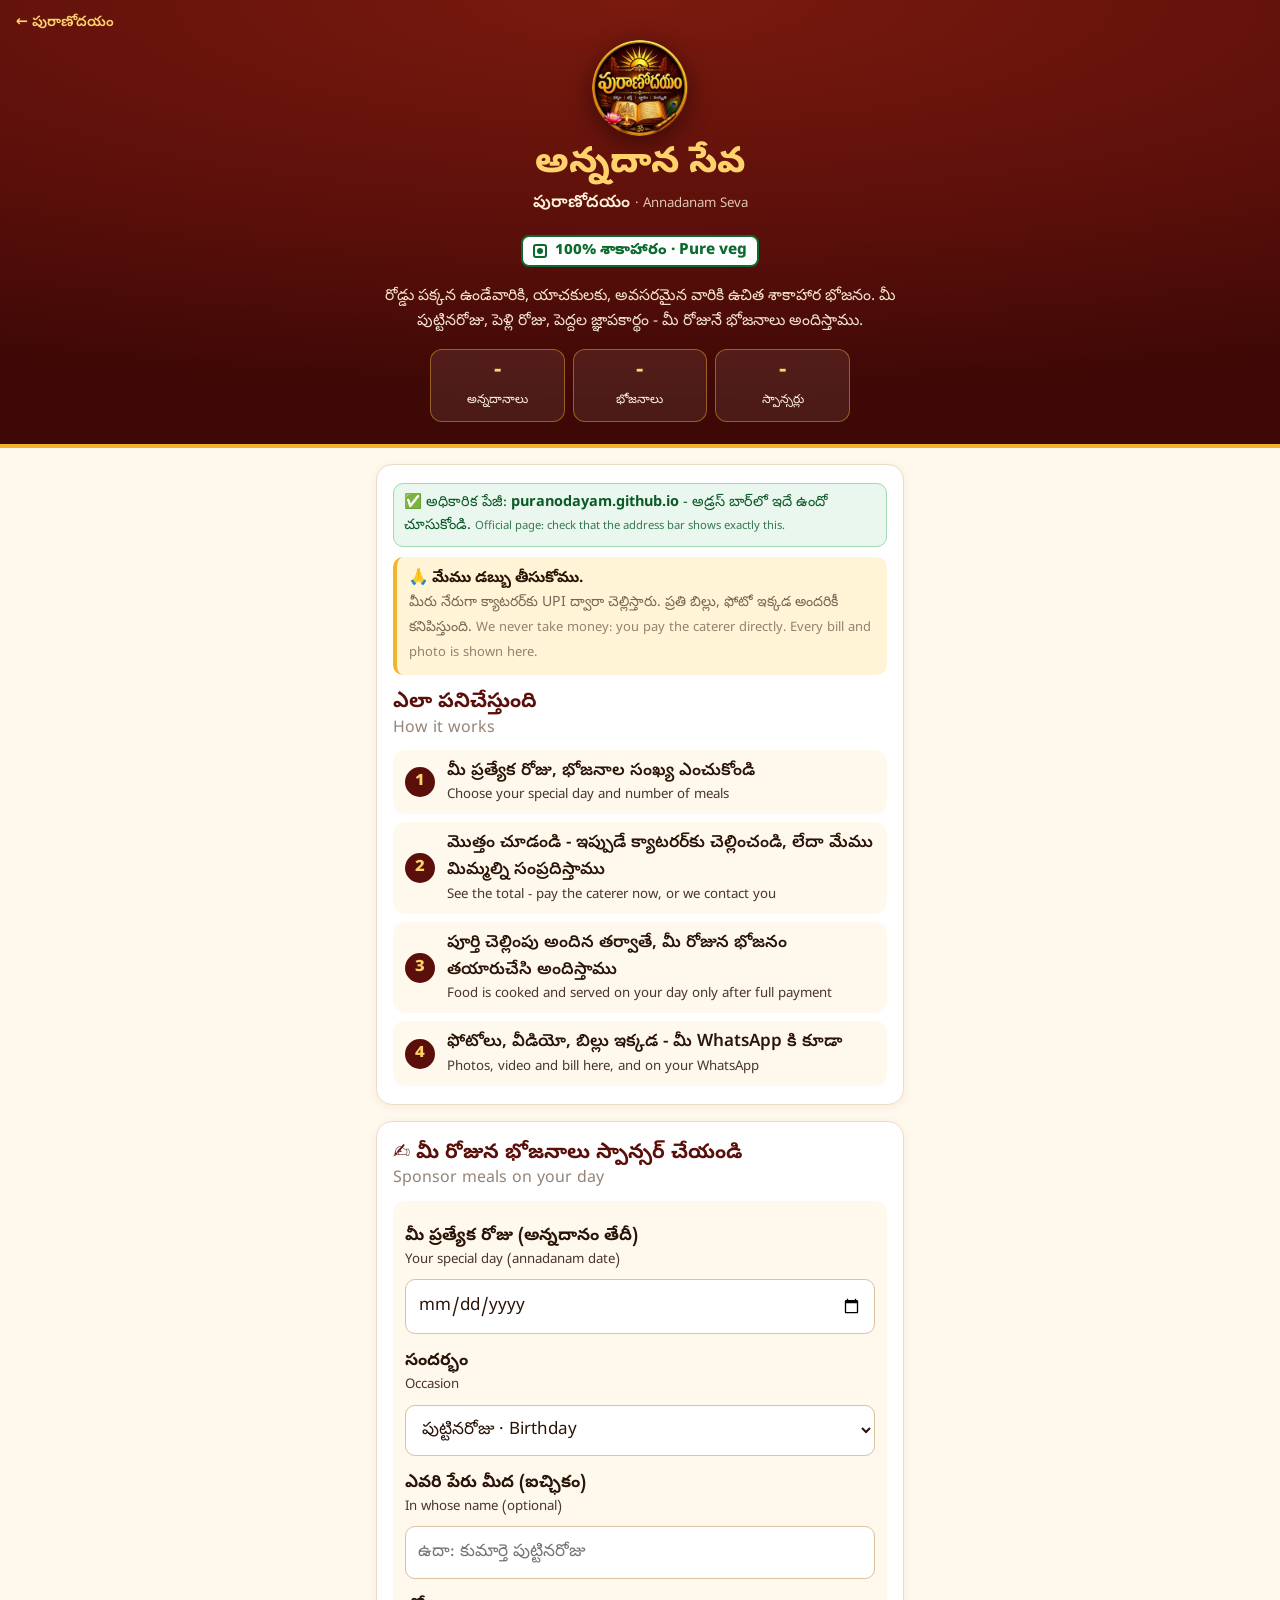
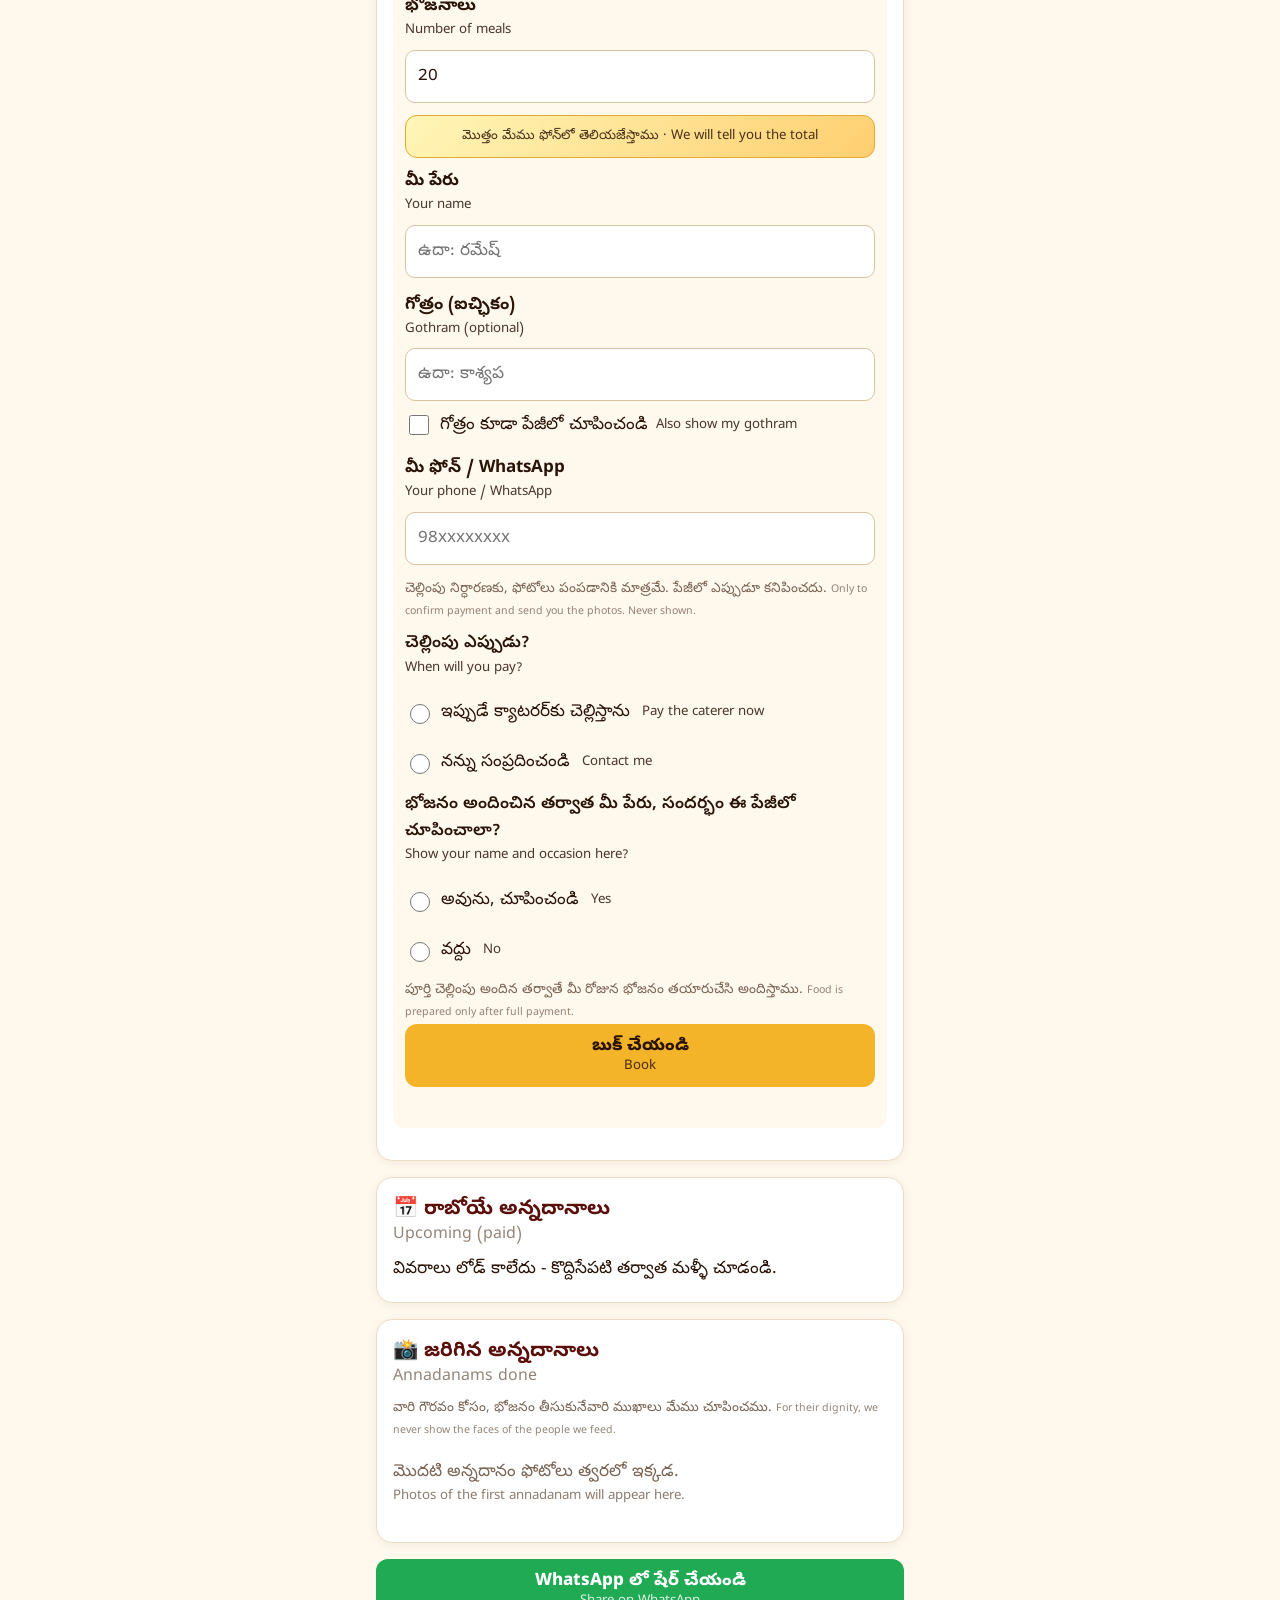
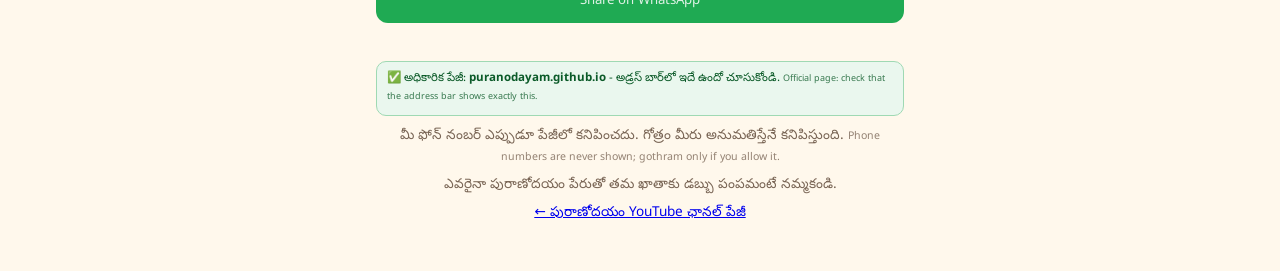
==== commit b90a9ed8: "Add files via upload" ====
--- a/annadanam.html
+++ b/annadanam.html
@@ -11,6 +11,10 @@
   <meta property="og:image" content="logo.png">
   <link rel="icon" href="favicon.png" type="image/png">
   <link rel="apple-touch-icon" href="icon-192.png">
+  <!-- open connections early: page data comes from Google Apps Script, photos from Google Drive -->
+  <link rel="preconnect" href="https://script.google.com" crossorigin>
+  <link rel="preconnect" href="https://script.googleusercontent.com" crossorigin>
+  <link rel="dns-prefetch" href="https://drive.google.com">
   <link rel="preconnect" href="https://fonts.googleapis.com">
   <link rel="preconnect" href="https://fonts.gstatic.com" crossorigin>
   <link href="https://fonts.googleapis.com/css2?family=Noto+Sans+Telugu:wght@400;600;800&display=swap" rel="stylesheet">
@@ -33,6 +37,7 @@
 
   <main>
     <section class="card">
+      <p class="official">✅ అధికారిక పేజీ: <b>puranodayam.github.io</b> - అడ్రస్ బార్‌లో ఇదే ఉందో చూసుకోండి. <span class="en">Official page: check that the address bar shows exactly this.</span></p>
       <div class="trust">
         <b>🙏 మేము డబ్బు తీసుకోము.</b>
         <span>మీరు నేరుగా క్యాటరర్‌కు UPI ద్వారా చెల్లిస్తారు. ప్రతి బిల్లు, ఫోటో ఇక్కడ అందరికీ కనిపిస్తుంది.
@@ -117,6 +122,7 @@
   </main>
 
   <footer>
+    <p class="official">✅ అధికారిక పేజీ: <b>puranodayam.github.io</b> - అడ్రస్ బార్‌లో ఇదే ఉందో చూసుకోండి. <span class="en">Official page: check that the address bar shows exactly this.</span></p>
     <p>మీ ఫోన్ నంబర్ ఎప్పుడూ పేజీలో కనిపించదు. గోత్రం మీరు అనుమతిస్తేనే కనిపిస్తుంది. <span class="en">Phone numbers are never shown; gothram only if you allow it.</span></p>
     <p>ఎవరైనా పురాణోదయం పేరుతో తమ ఖాతాకు డబ్బు పంపమంటే నమ్మకండి.</p>
     <p class="muted" id="updated"></p>
--- a/style.css
+++ b/style.css
@@ -1,539 +1,551 @@
-:root {
-  --maroon: #5a0f0a;
-  --maroon-2: #7a1a0e;
-  --gold: #f4b42a;
-  --gold-2: #ffd36b;
-  --cream: #fff8ec;
-  --paper: #ffffff;
-  --ink: #2a1408;
-  --muted: #7a6656;
-  --line: #ecdcc4;
-  --red: #e00000;
-  --green: #128c4a;
-  --radius: 16px;
-}
-
-* { box-sizing: border-box; }
-
-html { -webkit-text-size-adjust: 100%; }
-
-body {
-  margin: 0;
-  background: var(--cream);
-  color: var(--ink);
-  font-family: "Noto Sans Telugu", "Nirmala UI", "Gautami", system-ui, sans-serif;
-  font-size: 17px;
-  line-height: 1.6;
-}
-
-img { max-width: 100%; display: block; }
-
-small { display: block; font-size: 0.78em; opacity: 0.85; font-weight: 400; }
-
-.en { font-size: 0.78em; font-weight: 400; opacity: 0.8; }
-.en-block { font-size: 0.86em; color: var(--muted); margin-top: -6px; }
-.muted { color: var(--muted); }
-.tiny { font-size: 0.8em; color: var(--muted); margin: 10px 0 0; }
-
-.demo-banner {
-  background: #222;
-  color: #ffd36b;
-  text-align: center;
-  font-size: 0.85em;
-  padding: 6px 16px;
-  position: sticky;
-  top: 0;
-  z-index: 10;
-}
-
-/* ---------- header ---------- */
-.hero {
-  background: radial-gradient(120% 90% at 50% 0%, var(--maroon-2) 0%, var(--maroon) 60%, #3d0805 100%);
-  color: #fff3dc;
-  text-align: center;
-  padding: 28px 16px 22px;
-  border-bottom: 4px solid var(--gold);
-}
-.logo {
-  width: 120px;
-  height: 120px;
-  margin: 0 auto 6px;
-  border-radius: 50%;
-  box-shadow: 0 6px 24px rgba(0, 0, 0, 0.45);
-}
-.hero h1 {
-  margin: 4px 0 0;
-  font-size: 2.1em;
-  font-weight: 800;
-  color: var(--gold-2);
-  line-height: 1.3;
-}
-.tagline { margin: 2px 0 6px; font-weight: 600; }
-.about { margin: 0 auto 14px; max-width: 34em; font-size: 0.92em; opacity: 0.92; }
-
-.chips {
-  display: grid;
-  grid-template-columns: repeat(3, 1fr);
-  gap: 8px;
-  max-width: 420px;
-  margin: 0 auto;
-}
-.chip {
-  background: rgba(255, 255, 255, 0.08);
-  border: 1px solid rgba(244, 180, 42, 0.45);
-  border-radius: 12px;
-  padding: 8px 4px;
-}
-.chip b { display: block; font-size: 1.35em; color: var(--gold-2); line-height: 1.2; }
-.chip span { font-size: 0.72em; }
-
-/* ---------- layout ---------- */
-main { max-width: 560px; margin: 0 auto; padding: 16px 16px 8px; }
-
-.card {
-  background: var(--paper);
-  border: 1px solid var(--line);
-  border-radius: var(--radius);
-  padding: 18px 16px;
-  margin: 0 0 16px;
-  box-shadow: 0 2px 10px rgba(90, 15, 10, 0.06);
-}
-.card h2 { margin: 0 0 10px; font-size: 1.2em; line-height: 1.4; color: var(--maroon); }
-.card h2 .en { display: block; color: var(--muted); }
-
-/* ---------- subscribe ---------- */
-.btn-sub {
-  display: flex;
-  align-items: center;
-  justify-content: center;
-  gap: 12px;
-  background: var(--red);
-  color: #fff;
-  text-decoration: none;
-  font-weight: 800;
-  font-size: 1.15em;
-  line-height: 1.3;
-  border-radius: 14px;
-  padding: 14px 16px;
-  min-height: 64px;
-  box-shadow: 0 6px 18px rgba(224, 0, 0, 0.35);
-  animation: pulse 2.4s ease-in-out infinite;
-}
-.btn-sub svg { width: 34px; height: 24px; flex: none; }
-.btn-sub small { font-weight: 600; }
-.btn-sub:active { transform: scale(0.98); }
-@keyframes pulse {
-  0%, 100% { box-shadow: 0 6px 18px rgba(224, 0, 0, 0.35); }
-  50% { box-shadow: 0 6px 28px rgba(224, 0, 0, 0.6); }
-}
-@media (prefers-reduced-motion: reduce) { .btn-sub { animation: none; } }
-
-.bell-title { margin-top: 18px !important; font-size: 1.02em !important; }
-.steps { list-style: none; margin: 0; padding: 0; display: grid; gap: 8px; }
-.steps li {
-  display: flex;
-  gap: 12px;
-  align-items: center;
-  background: var(--cream);
-  border-radius: 12px;
-  padding: 8px 12px;
-}
-.steps .num {
-  flex: none;
-  width: 30px;
-  height: 30px;
-  border-radius: 50%;
-  background: var(--maroon);
-  color: var(--gold-2);
-  font-weight: 800;
-  display: grid;
-  place-items: center;
-}
-.steps b { font-weight: 600; }
-
-/* ---------- seva ---------- */
-.lead { margin: 0 0 10px; }
-.trust {
-  background: #fff4d6;
-  border-left: 4px solid var(--gold);
-  border-radius: 10px;
-  padding: 10px 12px;
-  font-size: 0.9em;
-  margin: 8px 0 14px;
-}
-.trust b { display: block; }
-.trust span { color: var(--muted); font-size: 0.92em; }
-
-.totals {
-  display: grid;
-  grid-template-columns: repeat(auto-fit, minmax(110px, 1fr));
-  gap: 8px;
-  margin-bottom: 14px;
-}
-.totals > div {
-  background: var(--maroon);
-  color: #fff3dc;
-  border-radius: 12px;
-  padding: 10px 8px;
-  text-align: center;
-}
-.totals b { display: block; font-size: 1.3em; color: var(--gold-2); line-height: 1.25; }
-.totals span { font-size: 0.75em; }
-
-.seva-list { display: grid; gap: 10px; }
-.seva-item {
-  border: 1px solid var(--line);
-  border-radius: 12px;
-  padding: 12px;
-  display: grid;
-  grid-template-columns: 1fr auto;
-  gap: 4px 12px;
-}
-.seva-item .date { color: var(--muted); font-size: 0.85em; }
-.seva-item .amount { font-weight: 800; font-size: 1.3em; color: var(--green); text-align: right; }
-.seva-item .place { grid-column: 1 / -1; font-weight: 600; line-height: 1.4; }
-.seva-item .place small { font-weight: 400; }
-.seva-item .meta { grid-column: 1 / -1; font-size: 0.86em; color: var(--muted); }
-.seva-item .note { grid-column: 1 / -1; font-size: 0.9em; margin: 2px 0 0; }
-.receipts { grid-column: 1 / -1; display: flex; gap: 8px; flex-wrap: wrap; margin-top: 6px; }
-.receipts a {
-  display: block;
-  width: 96px;
-  height: 120px;
-  border-radius: 8px;
-  overflow: hidden;
-  border: 1px solid var(--line);
-  background: var(--cream);
-  position: relative;
-}
-.receipts img { width: 100%; height: 100%; object-fit: cover; }
-.receipts a.noimg::before {
-  content: "📄";
-  display: grid;
-  place-items: center;
-  height: 100%;
-  font-size: 2.2em;
-}
-.receipts a::after {
-  content: "రసీదు";
-  position: absolute;
-  left: 0; right: 0; bottom: 0;
-  background: rgba(42, 20, 8, 0.72);
-  color: #fff;
-  font-size: 0.7em;
-  text-align: center;
-}
-
-/* ---------- supporters ---------- */
-.name-form {
-  background: var(--cream);
-  border-radius: 12px;
-  padding: 12px;
-  margin: 6px 0 14px;
-}
-.name-form label { display: block; }
-.name-form input[type="text"] {
-  width: 100%;
-  font: inherit;
-  padding: 12px;
-  margin: 8px 0 4px;
-  border: 1.5px solid #d9c3a0;
-  border-radius: 10px;
-  background: #fff;
-}
-.name-form input[type="text"]:focus { outline: 3px solid rgba(244, 180, 42, 0.5); border-color: var(--gold); }
-.name-form fieldset { border: 0; padding: 0; margin: 8px 0; }
-.name-form legend { font-weight: 600; padding: 0; margin-bottom: 4px; }
-.radio {
-  display: flex !important;
-  align-items: center;
-  gap: 8px;
-  padding: 6px 0;
-  min-height: 40px;
-}
-.radio input { width: 20px; height: 20px; accent-color: var(--maroon); }
-.radio small { display: inline; margin-left: 4px; }
-.hp { position: absolute; left: -9999px; width: 1px; height: 1px; opacity: 0; }
-
-.btn-gold, .btn-light, .btn-wa {
-  font: inherit;
-  font-weight: 800;
-  border: 0;
-  border-radius: 12px;
-  padding: 12px 16px;
-  min-height: 52px;
-  width: 100%;
-  cursor: pointer;
-  line-height: 1.3;
-}
-.btn-gold { background: var(--gold); color: var(--ink); }
-.btn-gold:disabled { opacity: 0.6; }
-.btn-light { background: var(--cream); color: var(--maroon); border: 1px solid var(--line); margin-top: 10px; font-weight: 600; }
-.btn-wa {
-  display: block;
-  text-align: center;
-  text-decoration: none;
-  background: #1faa53;
-  color: #fff;
-}
-.share { margin: 0 0 16px; }
-
-.msg { margin: 8px 0 0; font-weight: 600; min-height: 1.2em; }
-.msg.ok { color: var(--green); }
-.msg.err { color: #b3261e; }
-
-.sup-day { margin: 0 0 10px; }
-.sup-day h3 { font-size: 0.85em; color: var(--muted); margin: 0 0 6px; font-weight: 600; }
-.names { display: flex; flex-wrap: wrap; gap: 6px; }
-.names span {
-  background: #fff4d6;
-  border: 1px solid #f0d58c;
-  border-radius: 999px;
-  padding: 2px 12px;
-  font-size: 0.9em;
-  max-width: 100%;
-  overflow-wrap: anywhere;
-}
-
-/* ---------- growth + videos ---------- */
-#growth svg { width: 100%; height: 90px; display: block; }
-.growth-labels { display: flex; justify-content: space-between; font-size: 0.82em; color: var(--muted); }
-
-.videos { display: grid; grid-template-columns: 1fr 1fr; gap: 10px; }
-.videos a { color: var(--ink); text-decoration: none; font-size: 0.82em; line-height: 1.4; }
-.videos img { width: 100%; aspect-ratio: 16 / 9; object-fit: cover; border-radius: 10px; background: var(--line); margin-bottom: 4px; }
-.videos span { display: -webkit-box; -webkit-line-clamp: 2; -webkit-box-orient: vertical; overflow: hidden; }
-
-/* ---------- annadanam ---------- */
-.btn-ann {
-  display: block;
-  margin-top: 14px;
-  padding: 14px 16px;
-  border-radius: 14px;
-  background: linear-gradient(135deg, #fff3a0, #ffb240);
-  border: 2px solid var(--maroon);
-  color: var(--maroon);
-  font-weight: 800;
-  text-decoration: none;
-  line-height: 1.35;
-  text-align: center;
-}
-.btn-ann small { color: var(--ink); font-weight: 600; }
-
-.hero-ann { position: relative; padding-top: 40px; }
-.hero-ann .logo { width: 96px; height: 96px; }
-.back {
-  position: absolute;
-  left: 16px;
-  top: 12px;
-  color: var(--gold-2);
-  text-decoration: none;
-  font-size: 0.85em;
-  font-weight: 600;
-}
-.veg-badge {
-  display: inline-flex;
-  align-items: center;
-  gap: 8px;
-  background: #fff;
-  color: #0b6b2f;
-  border: 2px solid #0b6b2f;
-  border-radius: 8px;
-  padding: 2px 10px;
-  font-weight: 800;
-  font-size: 0.9em;
-}
-.veg-badge i {
-  width: 14px;
-  height: 14px;
-  border: 2px solid #0b6b2f;
-  border-radius: 3px;
-  position: relative;
-}
-.veg-badge i::after {
-  content: "";
-  position: absolute;
-  inset: 2px;
-  border-radius: 50%;
-  background: #0b6b2f;
-}
-.veg-mini {
-  font-size: 0.72em;
-  color: #0b6b2f;
-  border: 1.5px solid #0b6b2f;
-  border-radius: 6px;
-  padding: 0 6px;
-  white-space: nowrap;
-}
-
-.ann {
-  border: 1px solid var(--line);
-  border-radius: 12px;
-  padding: 12px;
-  margin-bottom: 12px;
-}
-.ann-head { display: flex; justify-content: space-between; align-items: center; gap: 8px; flex-wrap: wrap; }
-.ann .meta { font-size: 0.88em; color: var(--muted); margin: 6px 0 0; }
-.ann .note { font-size: 0.92em; margin: 8px 0 0; }
-.status {
-  font-size: 0.78em;
-  font-weight: 600;
-  border-radius: 999px;
-  padding: 2px 10px;
-  white-space: nowrap;
-}
-.status.open { background: #fff1c2; color: #7a4b00; }
-.status.confirmed { background: #d9f5e3; color: #0b6b2f; }
-
-.bar { height: 12px; background: #f3e6cf; border-radius: 999px; overflow: hidden; margin-top: 10px; }
-.bar i { display: block; height: 100%; background: linear-gradient(90deg, #ffb240, var(--green)); border-radius: 999px; }
-
-.pay {
-  margin-top: 12px;
-  background: #f1fbf4;
-  border: 1.5px solid #9fd9b3;
-  border-radius: 12px;
-  padding: 10px 12px;
-}
-.pay p { margin: 4px 0; }
-.upi { display: flex; gap: 8px; align-items: center; flex-wrap: wrap; margin: 6px 0; }
-.upi code {
-  background: #fff;
-  border: 1px solid var(--line);
-  border-radius: 8px;
-  padding: 6px 10px;
-  font-size: 0.95em;
-  overflow-wrap: anywhere;
-}
-.btn-copy {
-  font: inherit;
-  font-size: 0.85em;
-  border: 1px solid var(--line);
-  background: #fff;
-  border-radius: 8px;
-  padding: 6px 12px;
-  min-height: 40px;
-  cursor: pointer;
-}
-.btn-upi {
-  display: block;
-  text-align: center;
-  background: var(--green);
-  color: #fff;
-  text-decoration: none;
-  font-weight: 800;
-  border-radius: 10px;
-  padding: 10px;
-  margin: 8px 0 4px;
-}
-
-.sponsors { list-style: none; padding: 0; margin: 8px 0 0; display: grid; gap: 6px; }
-.sponsors li { background: #fff8e6; border-radius: 10px; padding: 6px 10px; font-size: 0.9em; overflow-wrap: anywhere; }
-
-.media { display: grid; grid-template-columns: repeat(3, 1fr); gap: 6px; margin-top: 10px; }
-/* tall tiles: annadanam photos are taken in portrait */
-.tile { position: relative; aspect-ratio: 3 / 4; border-radius: 10px; overflow: hidden; background: var(--cream); border: 1px solid var(--line); }
-.tile a, .tile .play { display: block; width: 100%; height: 100%; border: 0; padding: 0; background: none; cursor: pointer; }
-.tile img { width: 100%; height: 100%; object-fit: cover; }
-.tile .tri {
-  position: absolute;
-  inset: 0;
-  display: grid;
-  place-items: center;
-  color: #fff;
-  font-size: 1.8em;
-  text-shadow: 0 2px 8px rgba(0, 0, 0, 0.6);
-}
-.tile .label {
-  position: absolute;
-  left: 0; right: 0; bottom: 0;
-  background: rgba(42, 20, 8, 0.72);
-  color: #fff;
-  font-size: 0.7em;
-  text-align: center;
-}
-.tile a.noimg::before, .tile.noimg-video .play::before {
-  content: "📷";
-  display: grid;
-  place-items: center;
-  height: 100%;
-  font-size: 1.8em;
-}
-.tile.noimg-video .play::before { content: "🎬"; }
-.tile.playing { grid-column: 1 / -1; aspect-ratio: 9 / 16; max-height: 70vh; }
-.tile iframe { width: 100%; height: 100%; border: 0; }
-
-.name-form select,
-.name-form input[type="number"],
-.name-form input[type="date"],
-.name-form input[type="tel"] {
-  width: 100%;
-  font: inherit;
-  padding: 12px;
-  margin: 8px 0 4px;
-  border: 1.5px solid #d9c3a0;
-  border-radius: 10px;
-  background: #fff;
-  color: var(--ink);
-}
-.name-form label { margin-top: 10px; }
-.check { display: flex !important; align-items: center; gap: 8px; min-height: 40px; margin-top: 0 !important; }
-.check input { width: 20px; height: 20px; accent-color: var(--maroon); flex: none; }
-.check small { display: inline; }
-
-.total {
-  margin: 8px 0 2px;
-  padding: 10px 12px;
-  border-radius: 12px;
-  background: linear-gradient(135deg, #fff6b8, #ffcf70);
-  border: 1.5px solid #e2a92b;
-  text-align: center;
-}
-.total:empty { display: none; }
-.total b { display: block; font-size: 1.5em; color: var(--maroon); line-height: 1.3; }
-.total small { color: var(--ink); }
-.radio.off { opacity: 0.45; }
-
-.result {
-  background: #fffbea;
-  border: 2px solid var(--gold);
-  border-radius: 14px;
-  padding: 14px;
-}
-.result h3 { margin: 0 0 8px; color: var(--maroon); }
-.facts { display: grid; grid-template-columns: auto 1fr; gap: 4px 12px; margin: 0 0 10px; }
-.facts dt { color: var(--muted); font-size: 0.9em; }
-.facts dd { margin: 0; font-weight: 800; }
-.contact { background: #eef6ff; border-radius: 10px; padding: 10px 12px; margin: 8px 0; }
-.amount-line { font-weight: 800; font-size: 1.15em; color: var(--green); margin: 6px 0; }
-.pay-steps { margin: 6px 0; padding-left: 22px; font-size: 0.92em; }
-.pay-steps li { margin: 2px 0; }
-
-/* main page: auto-updating annadanam summary */
-.ann-sum {
-  margin-top: 16px;
-  padding: 12px;
-  border-radius: 14px;
-  background: linear-gradient(160deg, #fffbe0, #ffe7b0);
-  border: 1px solid #f0cf7a;
-}
-.ann-sum h3 { margin: 0 0 8px; font-size: 1em; color: var(--maroon); }
-.ann-sum h3 .en { display: block; color: var(--muted); }
-.ann-sum .totals > div { background: var(--maroon); }
-.ann-sum .totals { margin-bottom: 8px; grid-template-columns: repeat(3, 1fr); }
-.ann-next { font-size: 0.9em; margin: 6px 0; }
-.ann-photos { display: grid; grid-template-columns: repeat(3, 1fr); gap: 6px; margin-top: 8px; }
-.ann-photos a { display: block; aspect-ratio: 3 / 4; border-radius: 10px; overflow: hidden; background: var(--cream); }
-.ann-photos img { width: 100%; height: 100%; object-fit: cover; }
-
-/* ---------- footer ---------- */
-footer {
-  max-width: 560px;
-  margin: 0 auto;
-  padding: 8px 16px 40px;
-  text-align: center;
-  font-size: 0.8em;
-  color: var(--muted);
-}
-footer p { margin: 6px 0; }
-#scan-line { font-weight: 600; color: var(--maroon); font-size: 1.05em; }
+:root {
+  --maroon: #5a0f0a;
+  --maroon-2: #7a1a0e;
+  --gold: #f4b42a;
+  --gold-2: #ffd36b;
+  --cream: #fff8ec;
+  --paper: #ffffff;
+  --ink: #2a1408;
+  --muted: #7a6656;
+  --line: #ecdcc4;
+  --red: #e00000;
+  --green: #128c4a;
+  --radius: 16px;
+}
+
+* { box-sizing: border-box; }
+
+html { -webkit-text-size-adjust: 100%; }
+
+body {
+  margin: 0;
+  background: var(--cream);
+  color: var(--ink);
+  font-family: "Noto Sans Telugu", "Nirmala UI", "Gautami", system-ui, sans-serif;
+  font-size: 17px;
+  line-height: 1.6;
+}
+
+img { max-width: 100%; display: block; }
+
+small { display: block; font-size: 0.78em; opacity: 0.85; font-weight: 400; }
+
+.en { font-size: 0.78em; font-weight: 400; opacity: 0.8; }
+.en-block { font-size: 0.86em; color: var(--muted); margin-top: -6px; }
+.muted { color: var(--muted); }
+.tiny { font-size: 0.8em; color: var(--muted); margin: 10px 0 0; }
+
+.demo-banner {
+  background: #222;
+  color: #ffd36b;
+  text-align: center;
+  font-size: 0.85em;
+  padding: 6px 16px;
+  position: sticky;
+  top: 0;
+  z-index: 10;
+}
+
+/* ---------- header ---------- */
+.hero {
+  background: radial-gradient(120% 90% at 50% 0%, var(--maroon-2) 0%, var(--maroon) 60%, #3d0805 100%);
+  color: #fff3dc;
+  text-align: center;
+  padding: 28px 16px 22px;
+  border-bottom: 4px solid var(--gold);
+}
+.logo {
+  width: 120px;
+  height: 120px;
+  margin: 0 auto 6px;
+  border-radius: 50%;
+  box-shadow: 0 6px 24px rgba(0, 0, 0, 0.45);
+}
+.hero h1 {
+  margin: 4px 0 0;
+  font-size: 2.1em;
+  font-weight: 800;
+  color: var(--gold-2);
+  line-height: 1.3;
+}
+.tagline { margin: 2px 0 6px; font-weight: 600; }
+.about { margin: 0 auto 14px; max-width: 34em; font-size: 0.92em; opacity: 0.92; }
+
+.chips {
+  display: grid;
+  grid-template-columns: repeat(3, 1fr);
+  gap: 8px;
+  max-width: 420px;
+  margin: 0 auto;
+}
+.chip {
+  background: rgba(255, 255, 255, 0.08);
+  border: 1px solid rgba(244, 180, 42, 0.45);
+  border-radius: 12px;
+  padding: 8px 4px;
+}
+.chip b { display: block; font-size: 1.35em; color: var(--gold-2); line-height: 1.2; }
+.chip span { font-size: 0.72em; }
+
+/* ---------- layout ---------- */
+main { max-width: 560px; margin: 0 auto; padding: 16px 16px 8px; }
+
+.card {
+  background: var(--paper);
+  border: 1px solid var(--line);
+  border-radius: var(--radius);
+  padding: 18px 16px;
+  margin: 0 0 16px;
+  box-shadow: 0 2px 10px rgba(90, 15, 10, 0.06);
+}
+.card h2 { margin: 0 0 10px; font-size: 1.2em; line-height: 1.4; color: var(--maroon); }
+.card h2 .en { display: block; color: var(--muted); }
+
+/* ---------- subscribe ---------- */
+.btn-sub {
+  display: flex;
+  align-items: center;
+  justify-content: center;
+  gap: 12px;
+  background: var(--red);
+  color: #fff;
+  text-decoration: none;
+  font-weight: 800;
+  font-size: 1.15em;
+  line-height: 1.3;
+  border-radius: 14px;
+  padding: 14px 16px;
+  min-height: 64px;
+  box-shadow: 0 6px 18px rgba(224, 0, 0, 0.35);
+  animation: pulse 2.4s ease-in-out infinite;
+}
+.btn-sub svg { width: 34px; height: 24px; flex: none; }
+.btn-sub small { font-weight: 600; }
+.btn-sub:active { transform: scale(0.98); }
+@keyframes pulse {
+  0%, 100% { box-shadow: 0 6px 18px rgba(224, 0, 0, 0.35); }
+  50% { box-shadow: 0 6px 28px rgba(224, 0, 0, 0.6); }
+}
+@media (prefers-reduced-motion: reduce) { .btn-sub { animation: none; } }
+
+.bell-title { margin-top: 18px !important; font-size: 1.02em !important; }
+.steps { list-style: none; margin: 0; padding: 0; display: grid; gap: 8px; }
+.steps li {
+  display: flex;
+  gap: 12px;
+  align-items: center;
+  background: var(--cream);
+  border-radius: 12px;
+  padding: 8px 12px;
+}
+.steps .num {
+  flex: none;
+  width: 30px;
+  height: 30px;
+  border-radius: 50%;
+  background: var(--maroon);
+  color: var(--gold-2);
+  font-weight: 800;
+  display: grid;
+  place-items: center;
+}
+.steps b { font-weight: 600; }
+
+/* ---------- seva ---------- */
+.lead { margin: 0 0 10px; }
+.trust {
+  background: #fff4d6;
+  border-left: 4px solid var(--gold);
+  border-radius: 10px;
+  padding: 10px 12px;
+  font-size: 0.9em;
+  margin: 8px 0 14px;
+}
+.trust b { display: block; }
+.trust span { color: var(--muted); font-size: 0.92em; }
+
+.totals {
+  display: grid;
+  grid-template-columns: repeat(auto-fit, minmax(110px, 1fr));
+  gap: 8px;
+  margin-bottom: 14px;
+}
+.totals > div {
+  background: var(--maroon);
+  color: #fff3dc;
+  border-radius: 12px;
+  padding: 10px 8px;
+  text-align: center;
+}
+.totals b { display: block; font-size: 1.3em; color: var(--gold-2); line-height: 1.25; }
+.totals span { font-size: 0.75em; }
+
+.seva-list { display: grid; gap: 10px; }
+.seva-item {
+  border: 1px solid var(--line);
+  border-radius: 12px;
+  padding: 12px;
+  display: grid;
+  grid-template-columns: 1fr auto;
+  gap: 4px 12px;
+}
+.seva-item .date { color: var(--muted); font-size: 0.85em; }
+.seva-item .amount { font-weight: 800; font-size: 1.3em; color: var(--green); text-align: right; }
+.seva-item .place { grid-column: 1 / -1; font-weight: 600; line-height: 1.4; }
+.seva-item .place small { font-weight: 400; }
+.seva-item .meta { grid-column: 1 / -1; font-size: 0.86em; color: var(--muted); }
+.seva-item .note { grid-column: 1 / -1; font-size: 0.9em; margin: 2px 0 0; }
+.receipts { grid-column: 1 / -1; display: flex; gap: 8px; flex-wrap: wrap; margin-top: 6px; }
+.receipts a {
+  display: block;
+  width: 96px;
+  height: 120px;
+  border-radius: 8px;
+  overflow: hidden;
+  border: 1px solid var(--line);
+  background: var(--cream);
+  position: relative;
+}
+.receipts img { width: 100%; height: 100%; object-fit: cover; }
+.receipts a.noimg::before {
+  content: "📄";
+  display: grid;
+  place-items: center;
+  height: 100%;
+  font-size: 2.2em;
+}
+.receipts a::after {
+  content: "రసీదు";
+  position: absolute;
+  left: 0; right: 0; bottom: 0;
+  background: rgba(42, 20, 8, 0.72);
+  color: #fff;
+  font-size: 0.7em;
+  text-align: center;
+}
+
+/* ---------- supporters ---------- */
+.name-form {
+  background: var(--cream);
+  border-radius: 12px;
+  padding: 12px;
+  margin: 6px 0 14px;
+}
+.name-form label { display: block; }
+.name-form input[type="text"] {
+  width: 100%;
+  font: inherit;
+  padding: 12px;
+  margin: 8px 0 4px;
+  border: 1.5px solid #d9c3a0;
+  border-radius: 10px;
+  background: #fff;
+}
+.name-form input[type="text"]:focus { outline: 3px solid rgba(244, 180, 42, 0.5); border-color: var(--gold); }
+.name-form fieldset { border: 0; padding: 0; margin: 8px 0; }
+.name-form legend { font-weight: 600; padding: 0; margin-bottom: 4px; }
+.radio {
+  display: flex !important;
+  align-items: center;
+  gap: 8px;
+  padding: 6px 0;
+  min-height: 40px;
+}
+.radio input { width: 20px; height: 20px; accent-color: var(--maroon); }
+.radio small { display: inline; margin-left: 4px; }
+.hp { position: absolute; left: -9999px; width: 1px; height: 1px; opacity: 0; }
+
+.btn-gold, .btn-light, .btn-wa {
+  font: inherit;
+  font-weight: 800;
+  border: 0;
+  border-radius: 12px;
+  padding: 12px 16px;
+  min-height: 52px;
+  width: 100%;
+  cursor: pointer;
+  line-height: 1.3;
+}
+.btn-gold { background: var(--gold); color: var(--ink); }
+.btn-gold:disabled { opacity: 0.6; }
+.btn-light { background: var(--cream); color: var(--maroon); border: 1px solid var(--line); margin-top: 10px; font-weight: 600; }
+.btn-wa {
+  display: block;
+  text-align: center;
+  text-decoration: none;
+  background: #1faa53;
+  color: #fff;
+}
+.share { margin: 0 0 16px; }
+
+.msg { margin: 8px 0 0; font-weight: 600; min-height: 1.2em; }
+.msg.ok { color: var(--green); }
+.msg.err { color: #b3261e; }
+
+.sup-day { margin: 0 0 10px; }
+.sup-day h3 { font-size: 0.85em; color: var(--muted); margin: 0 0 6px; font-weight: 600; }
+.names { display: flex; flex-wrap: wrap; gap: 6px; }
+.names span {
+  background: #fff4d6;
+  border: 1px solid #f0d58c;
+  border-radius: 999px;
+  padding: 2px 12px;
+  font-size: 0.9em;
+  max-width: 100%;
+  overflow-wrap: anywhere;
+}
+
+/* ---------- growth + videos ---------- */
+#growth svg { width: 100%; height: 90px; display: block; }
+.growth-labels { display: flex; justify-content: space-between; font-size: 0.82em; color: var(--muted); }
+
+.videos { display: grid; grid-template-columns: 1fr 1fr; gap: 10px; }
+.videos a { color: var(--ink); text-decoration: none; font-size: 0.82em; line-height: 1.4; }
+.videos img { width: 100%; aspect-ratio: 16 / 9; object-fit: cover; border-radius: 10px; background: var(--line); margin-bottom: 4px; }
+.videos span { display: -webkit-box; -webkit-line-clamp: 2; -webkit-box-orient: vertical; overflow: hidden; }
+
+/* ---------- annadanam ---------- */
+.btn-ann {
+  display: block;
+  margin-top: 14px;
+  padding: 14px 16px;
+  border-radius: 14px;
+  background: linear-gradient(135deg, #fff3a0, #ffb240);
+  border: 2px solid var(--maroon);
+  color: var(--maroon);
+  font-weight: 800;
+  text-decoration: none;
+  line-height: 1.35;
+  text-align: center;
+}
+.btn-ann small { color: var(--ink); font-weight: 600; }
+
+.hero-ann { position: relative; padding-top: 40px; }
+.hero-ann .logo { width: 96px; height: 96px; }
+.back {
+  position: absolute;
+  left: 16px;
+  top: 12px;
+  color: var(--gold-2);
+  text-decoration: none;
+  font-size: 0.85em;
+  font-weight: 600;
+}
+.veg-badge {
+  display: inline-flex;
+  align-items: center;
+  gap: 8px;
+  background: #fff;
+  color: #0b6b2f;
+  border: 2px solid #0b6b2f;
+  border-radius: 8px;
+  padding: 2px 10px;
+  font-weight: 800;
+  font-size: 0.9em;
+}
+.veg-badge i {
+  width: 14px;
+  height: 14px;
+  border: 2px solid #0b6b2f;
+  border-radius: 3px;
+  position: relative;
+}
+.veg-badge i::after {
+  content: "";
+  position: absolute;
+  inset: 2px;
+  border-radius: 50%;
+  background: #0b6b2f;
+}
+.veg-mini {
+  font-size: 0.72em;
+  color: #0b6b2f;
+  border: 1.5px solid #0b6b2f;
+  border-radius: 6px;
+  padding: 0 6px;
+  white-space: nowrap;
+}
+
+.ann {
+  border: 1px solid var(--line);
+  border-radius: 12px;
+  padding: 12px;
+  margin-bottom: 12px;
+}
+.ann-head { display: flex; justify-content: space-between; align-items: center; gap: 8px; flex-wrap: wrap; }
+.ann .meta { font-size: 0.88em; color: var(--muted); margin: 6px 0 0; }
+.ann .note { font-size: 0.92em; margin: 8px 0 0; }
+.status {
+  font-size: 0.78em;
+  font-weight: 600;
+  border-radius: 999px;
+  padding: 2px 10px;
+  white-space: nowrap;
+}
+.status.open { background: #fff1c2; color: #7a4b00; }
+.status.confirmed { background: #d9f5e3; color: #0b6b2f; }
+
+.bar { height: 12px; background: #f3e6cf; border-radius: 999px; overflow: hidden; margin-top: 10px; }
+.bar i { display: block; height: 100%; background: linear-gradient(90deg, #ffb240, var(--green)); border-radius: 999px; }
+
+.pay {
+  margin-top: 12px;
+  background: #f1fbf4;
+  border: 1.5px solid #9fd9b3;
+  border-radius: 12px;
+  padding: 10px 12px;
+}
+.pay p { margin: 4px 0; }
+.upi { display: flex; gap: 8px; align-items: center; flex-wrap: wrap; margin: 6px 0; }
+.upi code {
+  background: #fff;
+  border: 1px solid var(--line);
+  border-radius: 8px;
+  padding: 6px 10px;
+  font-size: 0.95em;
+  overflow-wrap: anywhere;
+}
+.btn-copy {
+  font: inherit;
+  font-size: 0.85em;
+  border: 1px solid var(--line);
+  background: #fff;
+  border-radius: 8px;
+  padding: 6px 12px;
+  min-height: 40px;
+  cursor: pointer;
+}
+.btn-upi {
+  display: block;
+  text-align: center;
+  background: var(--green);
+  color: #fff;
+  text-decoration: none;
+  font-weight: 800;
+  border-radius: 10px;
+  padding: 10px;
+  margin: 8px 0 4px;
+}
+
+.sponsors { list-style: none; padding: 0; margin: 8px 0 0; display: grid; gap: 6px; }
+.sponsors li { background: #fff8e6; border-radius: 10px; padding: 6px 10px; font-size: 0.9em; overflow-wrap: anywhere; }
+
+.media { display: grid; grid-template-columns: repeat(3, 1fr); gap: 6px; margin-top: 10px; }
+/* tall tiles: annadanam photos are taken in portrait */
+.tile { position: relative; aspect-ratio: 3 / 4; border-radius: 10px; overflow: hidden; background: var(--cream); border: 1px solid var(--line); }
+.tile a, .tile .play { display: block; width: 100%; height: 100%; border: 0; padding: 0; background: none; cursor: pointer; }
+.tile img { width: 100%; height: 100%; object-fit: cover; }
+.tile .tri {
+  position: absolute;
+  inset: 0;
+  display: grid;
+  place-items: center;
+  color: #fff;
+  font-size: 1.8em;
+  text-shadow: 0 2px 8px rgba(0, 0, 0, 0.6);
+}
+.tile .label {
+  position: absolute;
+  left: 0; right: 0; bottom: 0;
+  background: rgba(42, 20, 8, 0.72);
+  color: #fff;
+  font-size: 0.7em;
+  text-align: center;
+}
+.tile a.noimg::before, .tile.noimg-video .play::before {
+  content: "📷";
+  display: grid;
+  place-items: center;
+  height: 100%;
+  font-size: 1.8em;
+}
+.tile.noimg-video .play::before { content: "🎬"; }
+.tile.playing { grid-column: 1 / -1; aspect-ratio: 9 / 16; max-height: 70vh; }
+.tile iframe { width: 100%; height: 100%; border: 0; }
+
+.name-form select,
+.name-form input[type="number"],
+.name-form input[type="date"],
+.name-form input[type="tel"] {
+  width: 100%;
+  font: inherit;
+  padding: 12px;
+  margin: 8px 0 4px;
+  border: 1.5px solid #d9c3a0;
+  border-radius: 10px;
+  background: #fff;
+  color: var(--ink);
+}
+.name-form label { margin-top: 10px; }
+.check { display: flex !important; align-items: center; gap: 8px; min-height: 40px; margin-top: 0 !important; }
+.check input { width: 20px; height: 20px; accent-color: var(--maroon); flex: none; }
+.check small { display: inline; }
+
+.total {
+  margin: 8px 0 2px;
+  padding: 10px 12px;
+  border-radius: 12px;
+  background: linear-gradient(135deg, #fff6b8, #ffcf70);
+  border: 1.5px solid #e2a92b;
+  text-align: center;
+}
+.total:empty { display: none; }
+.total b { display: block; font-size: 1.5em; color: var(--maroon); line-height: 1.3; }
+.total small { color: var(--ink); }
+.radio.off { opacity: 0.45; }
+
+.result {
+  background: #fffbea;
+  border: 2px solid var(--gold);
+  border-radius: 14px;
+  padding: 14px;
+}
+.result h3 { margin: 0 0 8px; color: var(--maroon); }
+.facts { display: grid; grid-template-columns: auto 1fr; gap: 4px 12px; margin: 0 0 10px; }
+.facts dt { color: var(--muted); font-size: 0.9em; }
+.facts dd { margin: 0; font-weight: 800; }
+.contact { background: #eef6ff; border-radius: 10px; padding: 10px 12px; margin: 8px 0; }
+.amount-line { font-weight: 800; font-size: 1.15em; color: var(--green); margin: 6px 0; }
+.pay-steps { margin: 6px 0; padding-left: 22px; font-size: 0.92em; }
+.pay-steps li { margin: 2px 0; }
+
+/* main page: auto-updating annadanam summary */
+.ann-sum {
+  margin-top: 16px;
+  padding: 12px;
+  border-radius: 14px;
+  background: linear-gradient(160deg, #fffbe0, #ffe7b0);
+  border: 1px solid #f0cf7a;
+}
+.ann-sum h3 { margin: 0 0 8px; font-size: 1em; color: var(--maroon); }
+.ann-sum h3 .en { display: block; color: var(--muted); }
+.ann-sum .totals > div { background: var(--maroon); }
+.ann-sum .totals { margin-bottom: 8px; grid-template-columns: repeat(3, 1fr); }
+.ann-next { font-size: 0.9em; margin: 6px 0; }
+.ann-photos { display: grid; grid-template-columns: repeat(3, 1fr); gap: 6px; margin-top: 8px; }
+.ann-photos a { display: block; aspect-ratio: 3 / 4; border-radius: 10px; overflow: hidden; background: var(--cream); }
+.ann-photos img { width: 100%; height: 100%; object-fit: cover; }
+
+.official {
+  background: #eaf7ee;
+  border: 1px solid #9fd9b3;
+  border-radius: 10px;
+  padding: 8px 10px;
+  font-size: 0.85em;
+  margin: 0 0 10px;
+  color: #0b5a28;
+  overflow-wrap: anywhere;
+}
+footer .official { margin: 6px 0 10px; text-align: left; }
+
+/* ---------- footer ---------- */
+footer {
+  max-width: 560px;
+  margin: 0 auto;
+  padding: 8px 16px 40px;
+  text-align: center;
+  font-size: 0.8em;
+  color: var(--muted);
+}
+footer p { margin: 6px 0; }
+#scan-line { font-weight: 600; color: var(--maroon); font-size: 1.05em; }
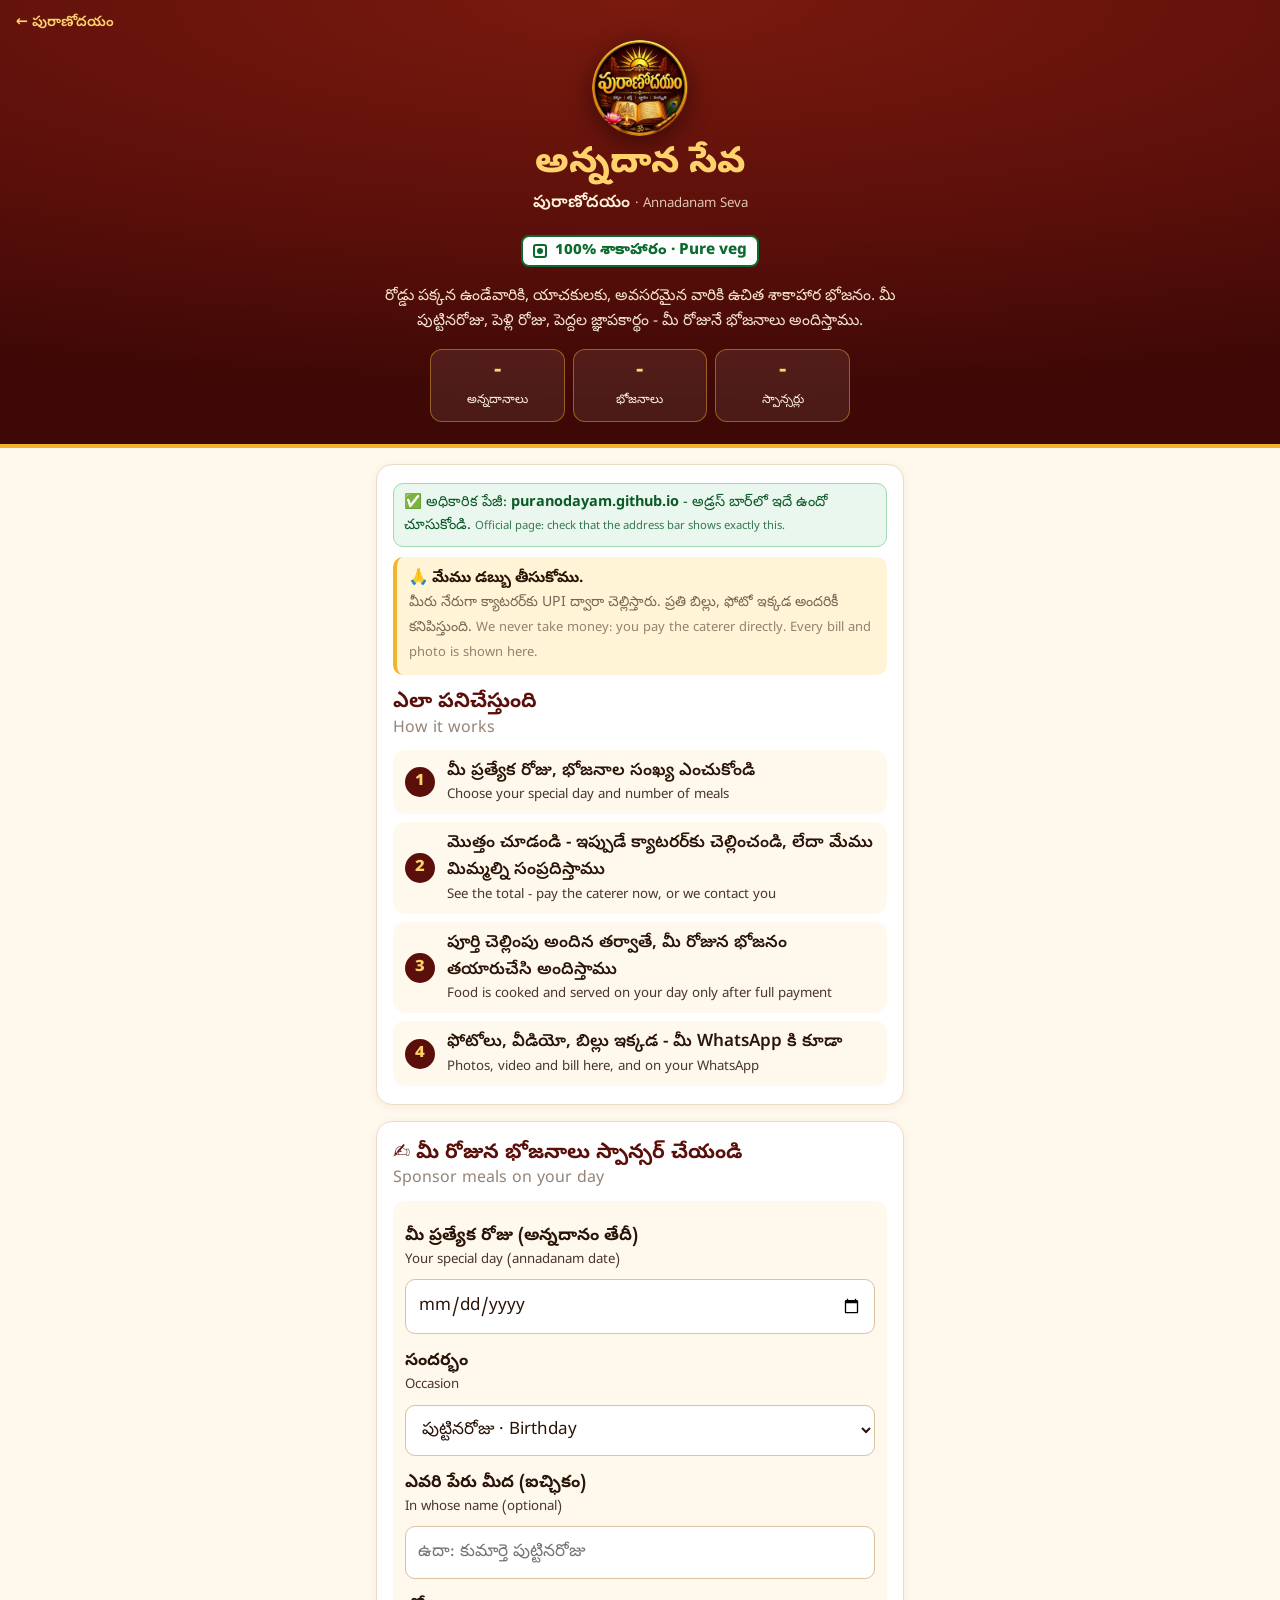
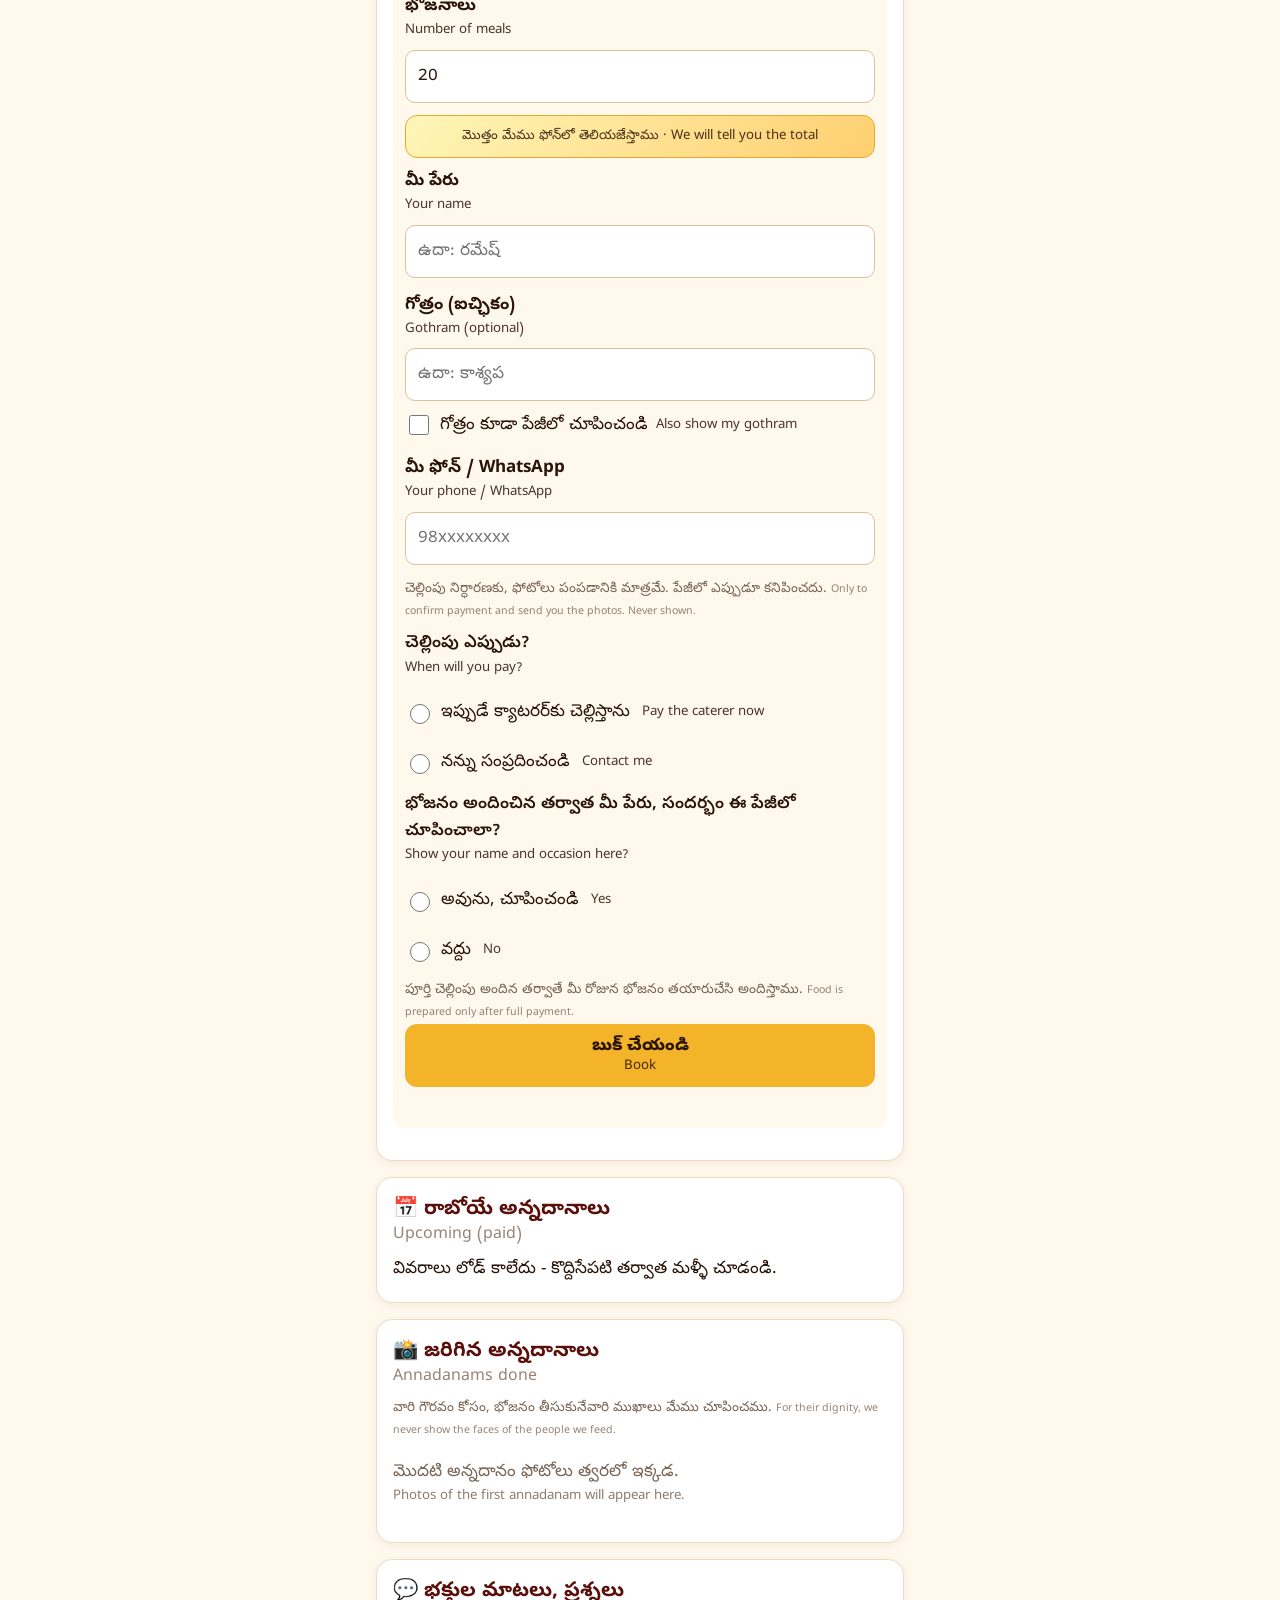
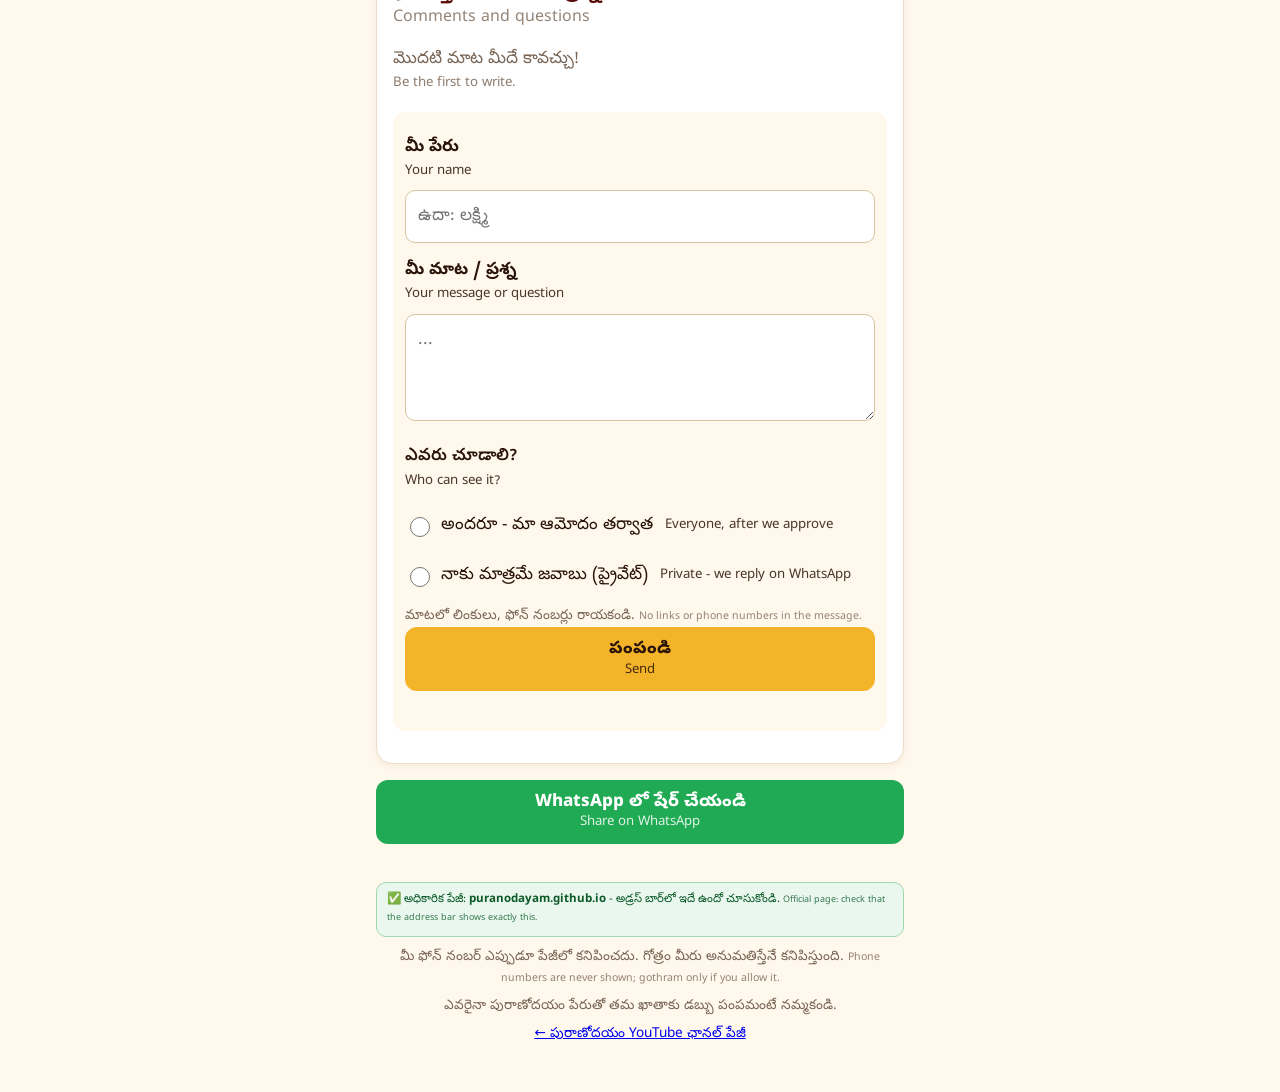
==== commit 757a0448: "Add files via upload" ====
--- a/annadanam.html
+++ b/annadanam.html
@@ -1,135 +1,172 @@
-<!doctype html>
-<html lang="te">
-<head>
-  <meta charset="utf-8">
-  <meta name="viewport" content="width=device-width, initial-scale=1, viewport-fit=cover">
-  <title>అన్నదాన సేవ | పురాణోదయం</title>
-  <meta name="description" content="పురాణోదయం అన్నదాన సేవ - 100% శాకాహారం. మీ పుట్టినరోజు, పెళ్లి రోజు, పెద్దల జ్ఞాపకార్థం మీ రోజున భోజనాలు స్పాన్సర్ చేయండి. మేము డబ్బు తీసుకోము.">
-  <meta name="theme-color" content="#5a0f0a">
-  <meta property="og:title" content="అన్నదాన సేవ | పురాణోదయం">
-  <meta property="og:description" content="100% శాకాహారం. మీ ప్రత్యేక రోజున భోజనాలు. మీరు నేరుగా క్యాటరర్‌కు చెల్లిస్తారు - ప్రతి బిల్లు, ఫోటో అందరికీ కనిపిస్తుంది.">
-  <meta property="og:image" content="logo.png">
-  <link rel="icon" href="favicon.png" type="image/png">
-  <link rel="apple-touch-icon" href="icon-192.png">
-  <!-- open connections early: page data comes from Google Apps Script, photos from Google Drive -->
-  <link rel="preconnect" href="https://script.google.com" crossorigin>
-  <link rel="preconnect" href="https://script.googleusercontent.com" crossorigin>
-  <link rel="dns-prefetch" href="https://drive.google.com">
-  <link rel="preconnect" href="https://fonts.googleapis.com">
-  <link rel="preconnect" href="https://fonts.gstatic.com" crossorigin>
-  <link href="https://fonts.googleapis.com/css2?family=Noto+Sans+Telugu:wght@400;600;800&display=swap" rel="stylesheet">
-  <link rel="stylesheet" href="style.css">
-</head>
-<body>
-  <header class="hero hero-ann">
-    <a class="back" href="./">← పురాణోదయం</a>
-    <img class="logo" src="logo-240.webp" width="96" height="96" alt="పురాణోదయం లోగో">
-    <h1>అన్నదాన సేవ</h1>
-    <p class="tagline">పురాణోదయం <span class="en">· Annadanam Seva</span></p>
-    <p><span class="veg-badge"><i aria-hidden="true"></i>100% శాకాహారం · Pure veg</span></p>
-    <p class="about">రోడ్డు పక్కన ఉండేవారికి, యాచకులకు, అవసరమైన వారికి ఉచిత శాకాహార భోజనం. మీ పుట్టినరోజు, పెళ్లి రోజు, పెద్దల జ్ఞాపకార్థం - మీ రోజునే భోజనాలు అందిస్తాము.</p>
-    <div class="chips">
-      <div class="chip"><b id="t-done">-</b><span>అన్నదానాలు</span></div>
-      <div class="chip"><b id="t-meals">-</b><span>భోజనాలు</span></div>
-      <div class="chip"><b id="t-sponsors">-</b><span>స్పాన్సర్లు</span></div>
-    </div>
-  </header>
-
-  <main>
-    <section class="card">
-      <p class="official">✅ అధికారిక పేజీ: <b>puranodayam.github.io</b> - అడ్రస్ బార్‌లో ఇదే ఉందో చూసుకోండి. <span class="en">Official page: check that the address bar shows exactly this.</span></p>
-      <div class="trust">
-        <b>🙏 మేము డబ్బు తీసుకోము.</b>
-        <span>మీరు నేరుగా క్యాటరర్‌కు UPI ద్వారా చెల్లిస్తారు. ప్రతి బిల్లు, ఫోటో ఇక్కడ అందరికీ కనిపిస్తుంది.
-          <span class="en">We never take money: you pay the caterer directly. Every bill and photo is shown here.</span></span>
-      </div>
-      <h2>ఎలా పనిచేస్తుంది <span class="en">How it works</span></h2>
-      <ol class="steps">
-        <li><span class="num">1</span><div><b>మీ ప్రత్యేక రోజు, భోజనాల సంఖ్య ఎంచుకోండి</b><small>Choose your special day and number of meals</small></div></li>
-        <li><span class="num">2</span><div><b>మొత్తం చూడండి - ఇప్పుడే క్యాటరర్‌కు చెల్లించండి, లేదా మేము మిమ్మల్ని సంప్రదిస్తాము</b><small>See the total - pay the caterer now, or we contact you</small></div></li>
-        <li><span class="num">3</span><div><b>పూర్తి చెల్లింపు అందిన తర్వాతే, మీ రోజున భోజనం తయారుచేసి అందిస్తాము</b><small>Food is cooked and served on your day only after full payment</small></div></li>
-        <li><span class="num">4</span><div><b>ఫోటోలు, వీడియో, బిల్లు ఇక్కడ - మీ WhatsApp కి కూడా</b><small>Photos, video and bill here, and on your WhatsApp</small></div></li>
-      </ol>
-    </section>
-
-    <section class="card" id="book">
-      <h2>✍️ మీ రోజున భోజనాలు స్పాన్సర్ చేయండి <span class="en">Sponsor meals on your day</span></h2>
-      <form id="pledge-form" class="name-form" autocomplete="off" novalidate>
-        <label for="p-date"><b>మీ ప్రత్యేక రోజు (అన్నదానం తేదీ)</b> <small>Your special day (annadanam date)</small></label>
-        <input id="p-date" type="date" required>
-
-        <label for="p-occasion"><b>సందర్భం</b> <small>Occasion</small></label>
-        <select id="p-occasion">
-          <option value="birthday">పుట్టినరోజు · Birthday</option>
-          <option value="anniversary">పెళ్లి రోజు · Wedding anniversary</option>
-          <option value="remembrance">పెద్దల జ్ఞాపకార్థం · In memory of elders</option>
-          <option value="vow">మొక్కు · Vow</option>
-          <option value="seva">సాధారణ సేవ · General seva</option>
-          <option value="other">ఇతర · Other</option>
-        </select>
-        <input id="p-occasion-other" type="text" maxlength="40" placeholder="సందర్భం రాయండి · Type the occasion" hidden>
-
-        <label for="p-for"><b>ఎవరి పేరు మీద (ఐచ్ఛికం)</b> <small>In whose name (optional)</small></label>
-        <input id="p-for" type="text" maxlength="50" placeholder="ఉదా: కుమార్తె పుట్టినరోజు">
-
-        <label for="p-meals"><b>భోజనాలు</b> <small>Number of meals</small></label>
-        <input id="p-meals" type="number" inputmode="numeric" min="1" max="1000" step="1" value="20" required>
-        <div class="total" id="p-total" aria-live="polite"></div>
-
-        <label for="p-name"><b>మీ పేరు</b> <small>Your name</small></label>
-        <input id="p-name" type="text" maxlength="40" placeholder="ఉదా: రమేష్" required>
-
-        <label for="p-gothram"><b>గోత్రం (ఐచ్ఛికం)</b> <small>Gothram (optional)</small></label>
-        <input id="p-gothram" type="text" maxlength="30" placeholder="ఉదా: కాశ్యప">
-        <label class="check"><input id="p-show-gothram" type="checkbox"> గోత్రం కూడా పేజీలో చూపించండి <small>Also show my gothram</small></label>
-
-        <label for="p-phone"><b>మీ ఫోన్ / WhatsApp</b> <small>Your phone / WhatsApp</small></label>
-        <input id="p-phone" type="tel" inputmode="tel" maxlength="16" placeholder="98xxxxxxxx" required>
-        <p class="tiny">చెల్లింపు నిర్ధారణకు, ఫోటోలు పంపడానికి మాత్రమే. పేజీలో ఎప్పుడూ కనిపించదు. <span class="en">Only to confirm payment and send you the photos. Never shown.</span></p>
-
-        <input class="hp" name="website" type="text" tabindex="-1" aria-hidden="true">
-        <fieldset>
-          <legend>చెల్లింపు ఎప్పుడు? <small>When will you pay?</small></legend>
-          <label class="radio" id="pay-now-label"><input type="radio" name="pay" value="now"> ఇప్పుడే క్యాటరర్‌కు చెల్లిస్తాను <small>Pay the caterer now</small></label>
-          <label class="radio"><input type="radio" name="pay" value="later"> నన్ను సంప్రదించండి <small>Contact me</small></label>
-        </fieldset>
-        <fieldset>
-          <legend>భోజనం అందించిన తర్వాత మీ పేరు, సందర్భం ఈ పేజీలో చూపించాలా? <small>Show your name and occasion here?</small></legend>
-          <label class="radio"><input type="radio" name="show" value="yes"> అవును, చూపించండి <small>Yes</small></label>
-          <label class="radio"><input type="radio" name="show" value="no"> వద్దు <small>No</small></label>
-        </fieldset>
-        <p class="tiny">పూర్తి చెల్లింపు అందిన తర్వాతే మీ రోజున భోజనం తయారుచేసి అందిస్తాము. <span class="en">Food is prepared only after full payment.</span></p>
-        <button type="submit" class="btn-gold" id="p-btn">బుక్ చేయండి <small>Book</small></button>
-        <p id="p-msg" class="msg" role="status" aria-live="polite"></p>
-      </form>
-      <div id="result" class="result" hidden></div>
-    </section>
-
-    <section class="card">
-      <h2>📅 రాబోయే అన్నదానాలు <span class="en">Upcoming (paid)</span></h2>
-      <div id="upcoming"><p class="muted">లోడ్ అవుతోంది…</p></div>
-    </section>
-
-    <section class="card">
-      <h2>📸 జరిగిన అన్నదానాలు <span class="en">Annadanams done</span></h2>
-      <p class="tiny">వారి గౌరవం కోసం, భోజనం తీసుకునేవారి ముఖాలు మేము చూపించము. <span class="en">For their dignity, we never show the faces of the people we feed.</span></p>
-      <div id="history"><p class="muted">మొదటి అన్నదానం ఫోటోలు త్వరలో ఇక్కడ. <small>Photos of the first annadanam will appear here.</small></p></div>
-    </section>
-
-    <section class="share">
-      <a id="share-btn" class="btn-wa" href="https://wa.me/" target="_blank" rel="noopener">WhatsApp లో షేర్ చేయండి <small>Share on WhatsApp</small></a>
-    </section>
-  </main>
-
-  <footer>
-    <p class="official">✅ అధికారిక పేజీ: <b>puranodayam.github.io</b> - అడ్రస్ బార్‌లో ఇదే ఉందో చూసుకోండి. <span class="en">Official page: check that the address bar shows exactly this.</span></p>
-    <p>మీ ఫోన్ నంబర్ ఎప్పుడూ పేజీలో కనిపించదు. గోత్రం మీరు అనుమతిస్తేనే కనిపిస్తుంది. <span class="en">Phone numbers are never shown; gothram only if you allow it.</span></p>
-    <p>ఎవరైనా పురాణోదయం పేరుతో తమ ఖాతాకు డబ్బు పంపమంటే నమ్మకండి.</p>
-    <p class="muted" id="updated"></p>
-    <p><a href="./">← పురాణోదయం YouTube ఛానల్ పేజీ</a></p>
-  </footer>
-
-  <script src="config.js"></script>
-  <script src="annadanam.js"></script>
-</body>
-</html>
+<!doctype html>
+<html lang="te">
+<head>
+  <meta charset="utf-8">
+  <meta name="viewport" content="width=device-width, initial-scale=1, viewport-fit=cover">
+  <title>అన్నదాన సేవ | పురాణోదయం</title>
+  <meta name="description" content="పురాణోదయం అన్నదాన సేవ - 100% శాకాహారం. మీ పుట్టినరోజు, పెళ్లి రోజు, పెద్దల జ్ఞాపకార్థం మీ రోజున భోజనాలు స్పాన్సర్ చేయండి. మేము డబ్బు తీసుకోము.">
+  <meta name="theme-color" content="#5a0f0a">
+  <meta property="og:title" content="అన్నదాన సేవ | పురాణోదయం">
+  <meta property="og:description" content="100% శాకాహారం. మీ ప్రత్యేక రోజున భోజనాలు. మీరు నేరుగా క్యాటరర్‌కు చెల్లిస్తారు - ప్రతి బిల్లు, ఫోటో అందరికీ కనిపిస్తుంది.">
+  <meta property="og:image" content="logo.png">
+  <link rel="icon" href="favicon.png" type="image/png">
+  <link rel="apple-touch-icon" href="icon-192.png">
+  <!-- open connections early: page data comes from Google Apps Script, photos from Google Drive -->
+  <link rel="preconnect" href="https://script.google.com" crossorigin>
+  <link rel="preconnect" href="https://script.googleusercontent.com" crossorigin>
+  <link rel="dns-prefetch" href="https://drive.google.com">
+  <link rel="preconnect" href="https://fonts.googleapis.com">
+  <link rel="preconnect" href="https://fonts.gstatic.com" crossorigin>
+  <link href="https://fonts.googleapis.com/css2?family=Noto+Sans+Telugu:wght@400;600;800&display=swap" rel="stylesheet">
+  <link rel="stylesheet" href="style.css">
+</head>
+<body>
+  <header class="hero hero-ann">
+    <a class="back" href="./">← పురాణోదయం</a>
+    <img class="logo" src="logo-240.webp" width="96" height="96" alt="పురాణోదయం లోగో">
+    <h1>అన్నదాన సేవ</h1>
+    <p class="tagline">పురాణోదయం <span class="en">· Annadanam Seva</span></p>
+    <p><span class="veg-badge"><i aria-hidden="true"></i>100% శాకాహారం · Pure veg</span></p>
+    <p class="about">రోడ్డు పక్కన ఉండేవారికి, యాచకులకు, అవసరమైన వారికి ఉచిత శాకాహార భోజనం. మీ పుట్టినరోజు, పెళ్లి రోజు, పెద్దల జ్ఞాపకార్థం - మీ రోజునే భోజనాలు అందిస్తాము.</p>
+    <div class="chips">
+      <div class="chip"><b id="t-done">-</b><span>అన్నదానాలు</span></div>
+      <div class="chip"><b id="t-meals">-</b><span>భోజనాలు</span></div>
+      <div class="chip"><b id="t-sponsors">-</b><span>స్పాన్సర్లు</span></div>
+    </div>
+  </header>
+
+  <main>
+    <section class="card">
+      <p class="official">✅ అధికారిక పేజీ: <b>puranodayam.github.io</b> - అడ్రస్ బార్‌లో ఇదే ఉందో చూసుకోండి. <span class="en">Official page: check that the address bar shows exactly this.</span></p>
+      <div class="trust">
+        <b>🙏 మేము డబ్బు తీసుకోము.</b>
+        <span>మీరు నేరుగా క్యాటరర్‌కు UPI ద్వారా చెల్లిస్తారు. ప్రతి బిల్లు, ఫోటో ఇక్కడ అందరికీ కనిపిస్తుంది.
+          <span class="en">We never take money: you pay the caterer directly. Every bill and photo is shown here.</span></span>
+      </div>
+      <h2>ఎలా పనిచేస్తుంది <span class="en">How it works</span></h2>
+      <ol class="steps">
+        <li><span class="num">1</span><div><b>మీ ప్రత్యేక రోజు, భోజనాల సంఖ్య ఎంచుకోండి</b><small>Choose your special day and number of meals</small></div></li>
+        <li><span class="num">2</span><div><b>మొత్తం చూడండి - ఇప్పుడే క్యాటరర్‌కు చెల్లించండి, లేదా మేము మిమ్మల్ని సంప్రదిస్తాము</b><small>See the total - pay the caterer now, or we contact you</small></div></li>
+        <li><span class="num">3</span><div><b>పూర్తి చెల్లింపు అందిన తర్వాతే, మీ రోజున భోజనం తయారుచేసి అందిస్తాము</b><small>Food is cooked and served on your day only after full payment</small></div></li>
+        <li><span class="num">4</span><div><b>ఫోటోలు, వీడియో, బిల్లు ఇక్కడ - మీ WhatsApp కి కూడా</b><small>Photos, video and bill here, and on your WhatsApp</small></div></li>
+      </ol>
+    </section>
+
+    <section class="card" id="book">
+      <h2>✍️ మీ రోజున భోజనాలు స్పాన్సర్ చేయండి <span class="en">Sponsor meals on your day</span></h2>
+      <form id="pledge-form" class="name-form" autocomplete="off" novalidate>
+        <label for="p-date"><b>మీ ప్రత్యేక రోజు (అన్నదానం తేదీ)</b> <small>Your special day (annadanam date)</small></label>
+        <input id="p-date" type="date" required>
+
+        <label for="p-occasion"><b>సందర్భం</b> <small>Occasion</small></label>
+        <select id="p-occasion">
+          <option value="birthday">పుట్టినరోజు · Birthday</option>
+          <option value="anniversary">పెళ్లి రోజు · Wedding anniversary</option>
+          <option value="remembrance">పెద్దల జ్ఞాపకార్థం · In memory of elders</option>
+          <option value="vow">మొక్కు · Vow</option>
+          <option value="seva">సాధారణ సేవ · General seva</option>
+          <option value="other">ఇతర · Other</option>
+        </select>
+        <input id="p-occasion-other" type="text" maxlength="40" placeholder="సందర్భం రాయండి · Type the occasion" hidden>
+
+        <label for="p-for"><b>ఎవరి పేరు మీద (ఐచ్ఛికం)</b> <small>In whose name (optional)</small></label>
+        <input id="p-for" type="text" maxlength="50" placeholder="ఉదా: కుమార్తె పుట్టినరోజు">
+
+        <label for="p-meals"><b>భోజనాలు</b> <small>Number of meals</small></label>
+        <input id="p-meals" type="number" inputmode="numeric" min="1" max="1000" step="1" value="20" required>
+        <div class="total" id="p-total" aria-live="polite"></div>
+
+        <label for="p-name"><b>మీ పేరు</b> <small>Your name</small></label>
+        <input id="p-name" type="text" maxlength="40" placeholder="ఉదా: రమేష్" required>
+
+        <label for="p-gothram"><b>గోత్రం (ఐచ్ఛికం)</b> <small>Gothram (optional)</small></label>
+        <input id="p-gothram" type="text" maxlength="30" placeholder="ఉదా: కాశ్యప">
+        <label class="check"><input id="p-show-gothram" type="checkbox"> గోత్రం కూడా పేజీలో చూపించండి <small>Also show my gothram</small></label>
+
+        <label for="p-phone"><b>మీ ఫోన్ / WhatsApp</b> <small>Your phone / WhatsApp</small></label>
+        <input id="p-phone" type="tel" inputmode="tel" maxlength="16" placeholder="98xxxxxxxx" required>
+        <p class="tiny">చెల్లింపు నిర్ధారణకు, ఫోటోలు పంపడానికి మాత్రమే. పేజీలో ఎప్పుడూ కనిపించదు. <span class="en">Only to confirm payment and send you the photos. Never shown.</span></p>
+
+        <input class="hp" name="website" type="text" tabindex="-1" aria-hidden="true">
+        <fieldset>
+          <legend>చెల్లింపు ఎప్పుడు? <small>When will you pay?</small></legend>
+          <label class="radio" id="pay-now-label"><input type="radio" name="pay" value="now"> ఇప్పుడే క్యాటరర్‌కు చెల్లిస్తాను <small>Pay the caterer now</small></label>
+          <label class="radio"><input type="radio" name="pay" value="later"> నన్ను సంప్రదించండి <small>Contact me</small></label>
+        </fieldset>
+        <fieldset>
+          <legend>భోజనం అందించిన తర్వాత మీ పేరు, సందర్భం ఈ పేజీలో చూపించాలా? <small>Show your name and occasion here?</small></legend>
+          <label class="radio"><input type="radio" name="show" value="yes"> అవును, చూపించండి <small>Yes</small></label>
+          <label class="radio"><input type="radio" name="show" value="no"> వద్దు <small>No</small></label>
+        </fieldset>
+        <p class="tiny">పూర్తి చెల్లింపు అందిన తర్వాతే మీ రోజున భోజనం తయారుచేసి అందిస్తాము. <span class="en">Food is prepared only after full payment.</span></p>
+        <button type="submit" class="btn-gold" id="p-btn">బుక్ చేయండి <small>Book</small></button>
+        <p id="p-msg" class="msg" role="status" aria-live="polite"></p>
+      </form>
+      <div id="result" class="result" hidden></div>
+    </section>
+
+    <section class="card">
+      <h2>📅 రాబోయే అన్నదానాలు <span class="en">Upcoming (paid)</span></h2>
+      <div id="upcoming"><p class="muted">లోడ్ అవుతోంది…</p></div>
+    </section>
+
+    <section class="card">
+      <h2>📸 జరిగిన అన్నదానాలు <span class="en">Annadanams done</span></h2>
+      <p class="tiny">వారి గౌరవం కోసం, భోజనం తీసుకునేవారి ముఖాలు మేము చూపించము. <span class="en">For their dignity, we never show the faces of the people we feed.</span></p>
+      <div id="history"><p class="muted">మొదటి అన్నదానం ఫోటోలు త్వరలో ఇక్కడ. <small>Photos of the first annadanam will appear here.</small></p></div>
+    </section>
+
+    <section class="card" id="reviews-card" hidden>
+      <h2>⭐ దాతల మాటలు <span class="en">What sponsors say</span></h2>
+      <p class="avg" id="rev-avg" hidden></p>
+      <div id="reviews"></div>
+    </section>
+
+    <section class="card" id="comments-card">
+      <h2>💬 భక్తుల మాటలు, ప్రశ్నలు <span class="en">Comments and questions</span></h2>
+      <div id="comments"><p class="muted">మొదటి మాట మీదే కావచ్చు! <small>Be the first to write.</small></p></div>
+      <form id="comment-form" class="name-form" autocomplete="off" novalidate>
+        <label for="c-name"><b>మీ పేరు</b> <small>Your name</small></label>
+        <input id="c-name" type="text" maxlength="40" placeholder="ఉదా: లక్ష్మి" required>
+        <label for="c-text"><b>మీ మాట / ప్రశ్న</b> <small>Your message or question</small></label>
+        <textarea id="c-text" maxlength="500" rows="3" placeholder="..."></textarea>
+        <fieldset>
+          <legend>ఎవరు చూడాలి? <small>Who can see it?</small></legend>
+          <label class="radio"><input type="radio" name="kind" value="public"> అందరూ - మా ఆమోదం తర్వాత <small>Everyone, after we approve</small></label>
+          <label class="radio"><input type="radio" name="kind" value="private"> నాకు మాత్రమే జవాబు (ప్రైవేట్) <small>Private - we reply on WhatsApp</small></label>
+        </fieldset>
+        <div id="c-phone-box" hidden>
+          <label for="c-phone"><b>మీ WhatsApp నంబర్</b> <small>Only for our reply · never shown</small></label>
+          <input id="c-phone" type="tel" inputmode="tel" maxlength="16" placeholder="98xxxxxxxx">
+        </div>
+        <input class="hp" name="website" type="text" tabindex="-1" aria-hidden="true">
+        <p class="tiny">మాటలో లింకులు, ఫోన్ నంబర్లు రాయకండి. <span class="en">No links or phone numbers in the message.</span></p>
+        <button type="submit" class="btn-gold" id="c-btn">పంపండి <small>Send</small></button>
+        <p id="c-status" class="msg" role="status" aria-live="polite"></p>
+      </form>
+    </section>
+
+    <section class="card contact-card" id="contact" hidden>
+      <h2>📞 ప్రశ్నలు ఉన్నాయా? <span class="en">Questions? Talk to us</span></h2>
+      <a id="wa-chat" class="btn-wa" href="https://wa.me/" target="_blank" rel="noopener" hidden>WhatsApp లో మాట్లాడండి <small>Chat with us on WhatsApp</small></a>
+      <a id="wa-channel" class="btn-channel" href="https://whatsapp.com/" target="_blank" rel="noopener" hidden>📢 మా WhatsApp Channel ఫాలో అవ్వండి <small>Photos of every annadanam · Follow</small></a>
+      <p class="tiny">మేము వీలైనంత త్వరగా జవాబు ఇస్తాము. మేము ఎప్పుడూ మా స్వంత ఖాతాకు డబ్బు అడగము. <span class="en">We never ask money into our own account.</span></p>
+    </section>
+
+    <section class="share">
+      <a id="share-btn" class="btn-wa" href="https://wa.me/" target="_blank" rel="noopener">WhatsApp లో షేర్ చేయండి <small>Share on WhatsApp</small></a>
+    </section>
+  </main>
+
+  <footer>
+    <p class="official">✅ అధికారిక పేజీ: <b>puranodayam.github.io</b> - అడ్రస్ బార్‌లో ఇదే ఉందో చూసుకోండి. <span class="en">Official page: check that the address bar shows exactly this.</span></p>
+    <p>మీ ఫోన్ నంబర్ ఎప్పుడూ పేజీలో కనిపించదు. గోత్రం మీరు అనుమతిస్తేనే కనిపిస్తుంది. <span class="en">Phone numbers are never shown; gothram only if you allow it.</span></p>
+    <p>ఎవరైనా పురాణోదయం పేరుతో తమ ఖాతాకు డబ్బు పంపమంటే నమ్మకండి.</p>
+    <p class="muted" id="updated"></p>
+    <p><a href="./">← పురాణోదయం YouTube ఛానల్ పేజీ</a></p>
+  </footer>
+
+  <script src="config.js"></script>
+  <script src="annadanam.js"></script>
+</body>
+</html>
--- a/style.css
+++ b/style.css
@@ -538,6 +538,66 @@
 }
 footer .official { margin: 6px 0 10px; text-align: left; }
 
+/* ---------- part 2: contact, reviews, comments, feedback ---------- */
+.contact-card .btn-wa, .contact-card .btn-channel { margin-top: 8px; }
+.btn-channel {
+  display: block;
+  text-align: center;
+  text-decoration: none;
+  font-weight: 800;
+  border-radius: 12px;
+  padding: 12px 16px;
+  min-height: 52px;
+  line-height: 1.3;
+  background: #fff;
+  color: #0b6b2f;
+  border: 2px solid #25d366;
+}
+.result .btn-wa { margin: 10px 0 4px; }
+.avg { font-weight: 800; color: var(--maroon); font-size: 1.05em; margin: 0 0 10px; }
+.review, .comment {
+  border: 1px solid var(--line);
+  border-radius: 12px;
+  padding: 10px 12px;
+  margin-bottom: 10px;
+  background: #fffdf6;
+}
+.review .stars { font-size: 1.05em; letter-spacing: 1px; }
+.review .words, .comment .words { margin: 4px 0; overflow-wrap: anywhere; }
+.review .who, .comment .who { margin: 0; font-size: 0.85em; color: var(--muted); }
+.comment .reply {
+  margin-top: 6px;
+  padding: 8px 10px;
+  border-left: 3px solid var(--gold);
+  background: #fff4d6;
+  border-radius: 8px;
+  font-size: 0.92em;
+  overflow-wrap: anywhere;
+}
+.name-form textarea {
+  width: 100%;
+  font: inherit;
+  padding: 12px;
+  margin: 8px 0 4px;
+  border: 1.5px solid #d9c3a0;
+  border-radius: 10px;
+  background: #fff;
+  resize: vertical;
+}
+.rate { display: grid; grid-template-columns: repeat(5, 1fr); gap: 6px; margin: 8px 0; }
+.rate button {
+  font: inherit;
+  min-height: 64px;
+  border-radius: 12px;
+  border: 1.5px solid #d9c3a0;
+  background: #fff;
+  cursor: pointer;
+  line-height: 1.2;
+}
+.rate button b { display: block; font-size: 1.5em; }
+.rate button small { font-size: 0.68em; }
+.rate button.on { background: #fff1c2; border-color: var(--gold); box-shadow: 0 0 0 2px var(--gold) inset; }
+
 /* ---------- footer ---------- */
 footer {
   max-width: 560px;
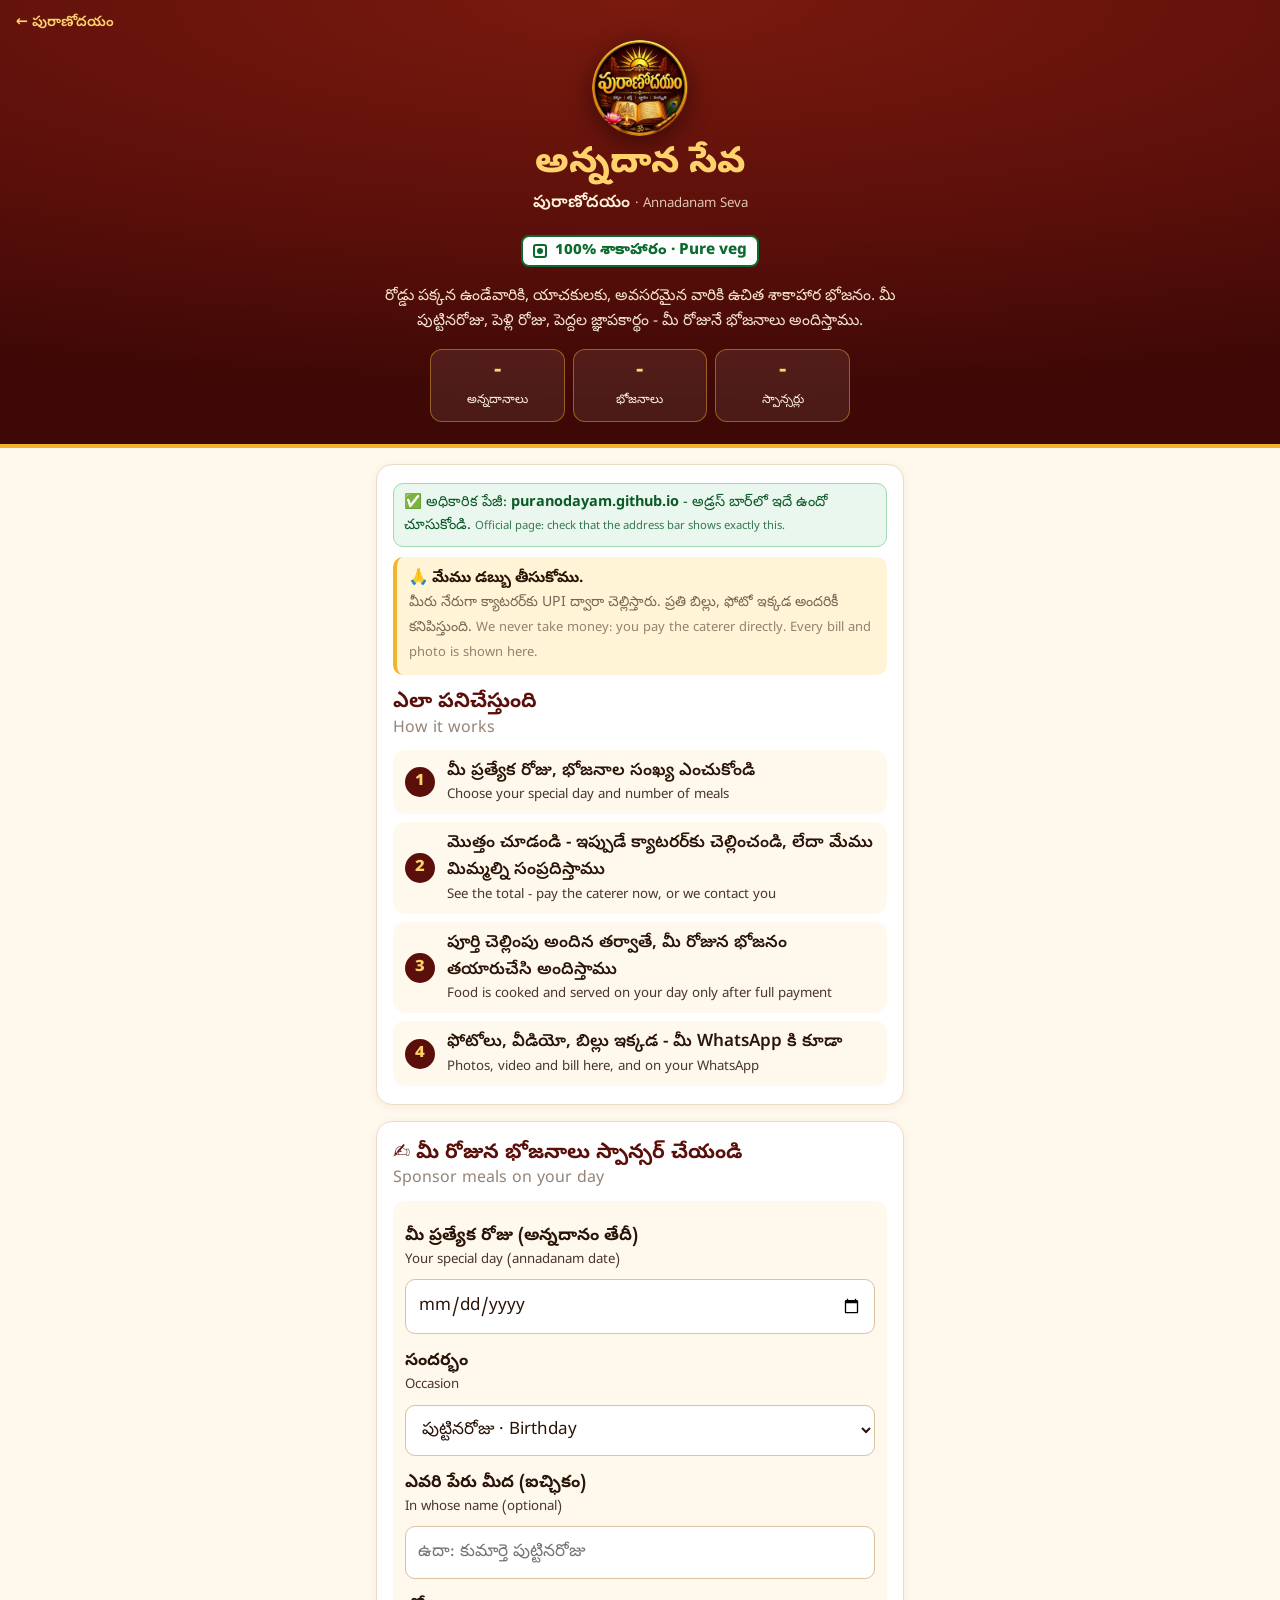
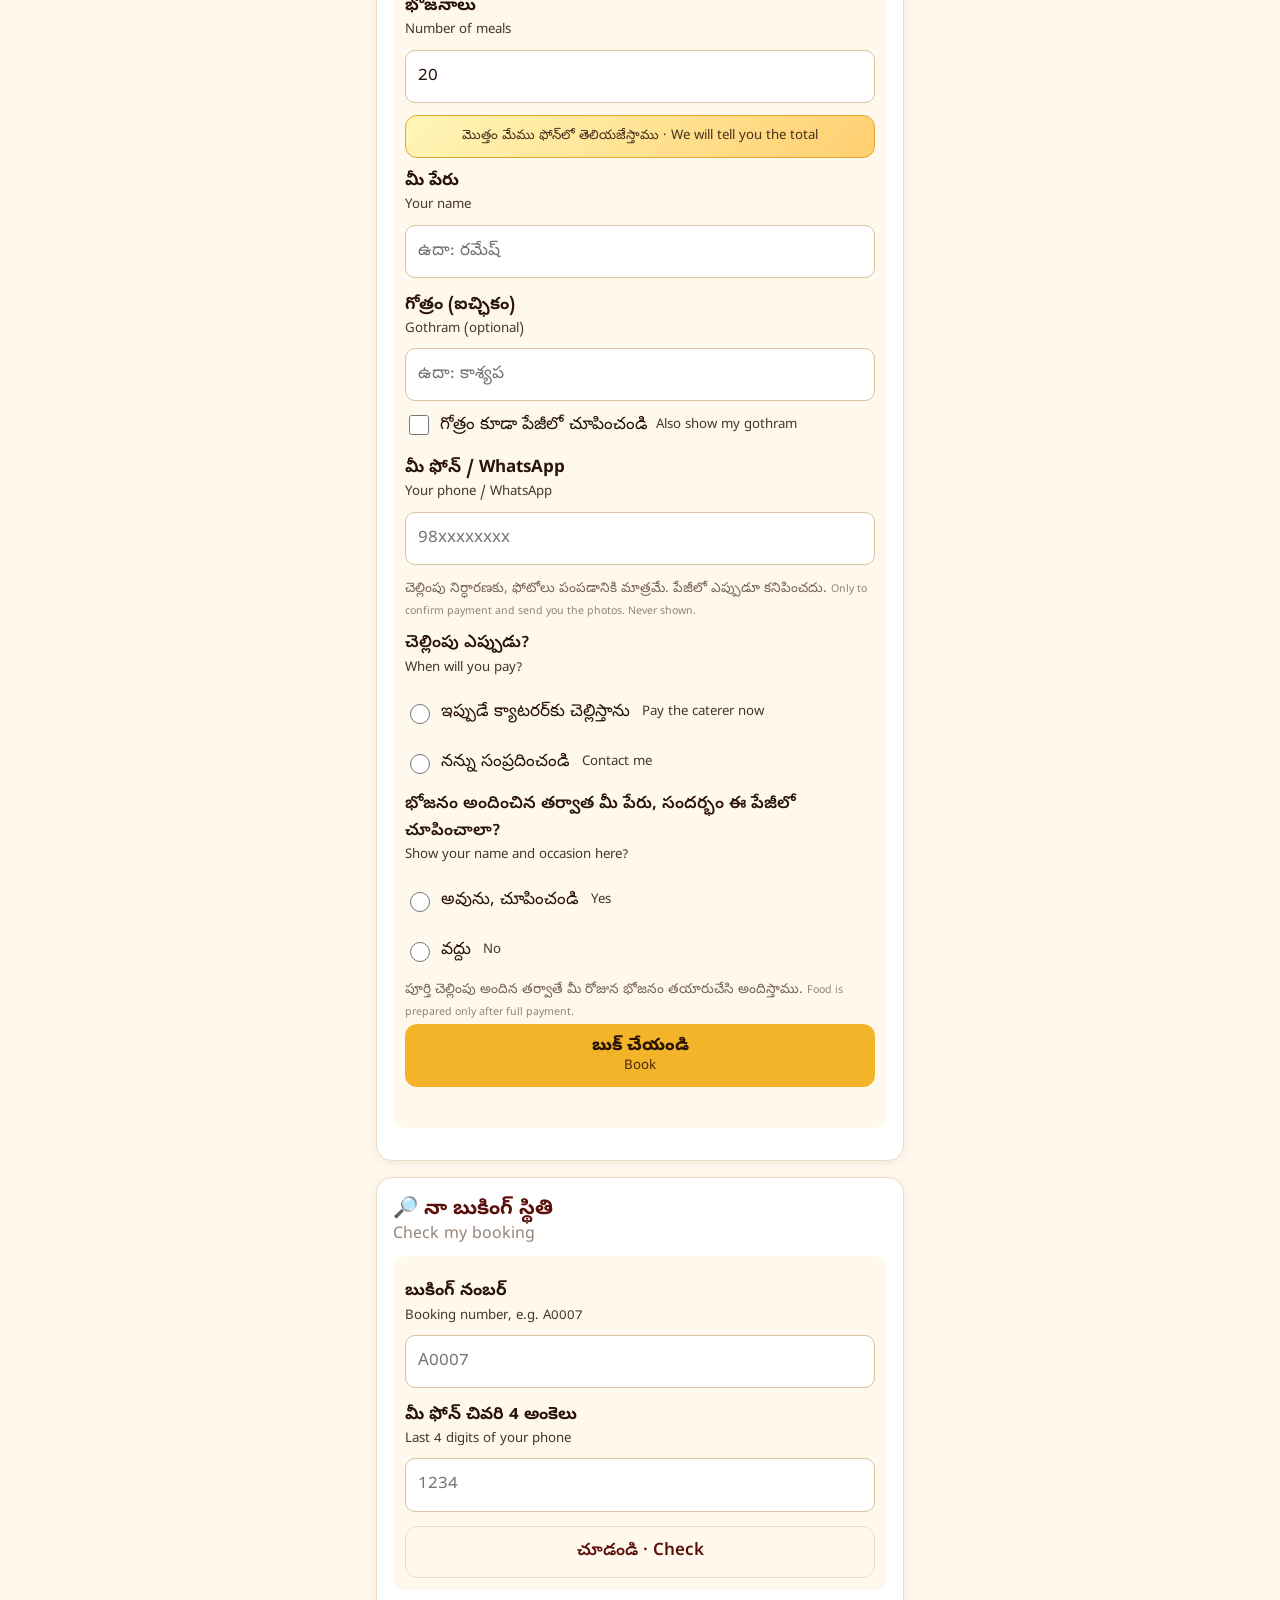
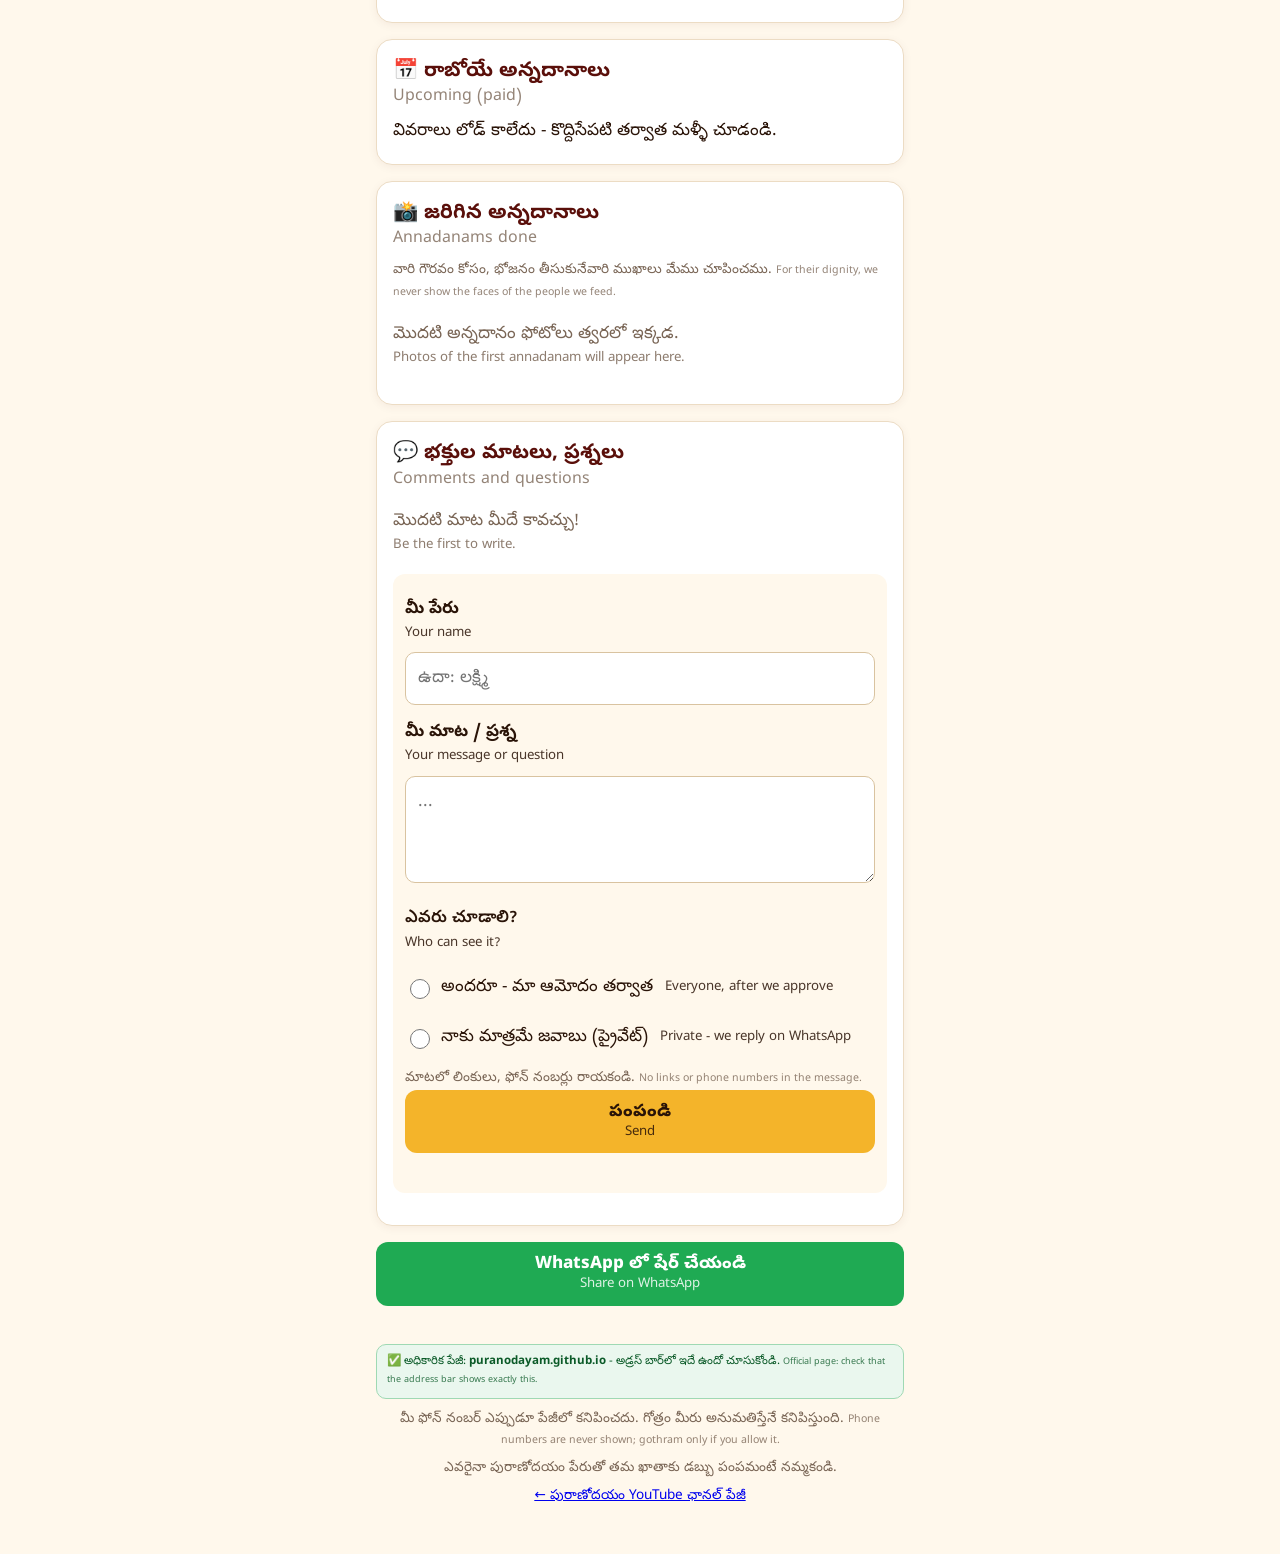
==== commit da871c57: "Add files via upload" ====
--- a/annadanam.html
+++ b/annadanam.html
@@ -105,6 +105,18 @@
       <div id="result" class="result" hidden></div>
     </section>
 
+    <section class="card" id="status-card">
+      <h2>🔎 నా బుకింగ్ స్థితి <span class="en">Check my booking</span></h2>
+      <form id="status-form" class="name-form" autocomplete="off" novalidate>
+        <label for="s-booking"><b>బుకింగ్ నంబర్</b> <small>Booking number, e.g. A0007</small></label>
+        <input id="s-booking" type="text" maxlength="8" placeholder="A0007" autocapitalize="characters">
+        <label for="s-p4"><b>మీ ఫోన్ చివరి 4 అంకెలు</b> <small>Last 4 digits of your phone</small></label>
+        <input id="s-p4" type="tel" inputmode="numeric" maxlength="4" placeholder="1234">
+        <button type="submit" class="btn-light">చూడండి · Check</button>
+        <div id="s-result" aria-live="polite"></div>
+      </form>
+    </section>
+
     <section class="card">
       <h2>📅 రాబోయే అన్నదానాలు <span class="en">Upcoming (paid)</span></h2>
       <div id="upcoming"><p class="muted">లోడ్ అవుతోంది…</p></div>
--- a/style.css
+++ b/style.css
@@ -598,6 +598,47 @@
 .rate button small { font-size: 0.68em; }
 .rate button.on { background: #fff1c2; border-color: var(--gold); box-shadow: 0 0 0 2px var(--gold) inset; }
 
+/* ---------- payment check ---------- */
+.claim { margin-top: 12px; }
+.claim label { display: block; margin-top: 8px; }
+.claim input {
+  width: 100%;
+  font: inherit;
+  padding: 12px;
+  margin: 6px 0 4px;
+  border: 1.5px solid #d9c3a0;
+  border-radius: 10px;
+  background: #fff;
+}
+.claim .btn-wa { margin-top: 8px; }
+.alert-red {
+  background: #fdecea;
+  border: 2px solid #d93025;
+  color: #8b1a10;
+  border-radius: 10px;
+  padding: 10px 12px;
+  font-weight: 600;
+  font-size: 0.95em;
+  margin: 0 0 6px;
+}
+.status-chip { border-radius: 12px; padding: 10px 12px; margin-top: 12px; }
+.status-chip b { display: block; font-size: 1.1em; }
+.status-chip.ok { background: #d9f5e3; color: #0b6b2f; border: 1.5px solid #9fd9b3; }
+.status-chip.wait { background: #fff1c2; color: #7a4b00; border: 1.5px solid #f0d58c; }
+.status-chip.bad { background: #fdecea; color: #8b1a10; border: 1.5px solid #f3b4ae; }
+.admin dl { display: grid; grid-template-columns: auto 1fr; gap: 6px 12px; margin: 10px 0; }
+.admin dt { color: var(--muted); }
+.admin dd { margin: 0; font-weight: 800; overflow-wrap: anywhere; }
+.btn-approve {
+  font: inherit; font-weight: 800; width: 100%; min-height: 56px; border: 0; border-radius: 12px;
+  background: var(--green); color: #fff; cursor: pointer; margin-top: 10px; font-size: 1.1em;
+}
+.btn-approve:disabled { opacity: 0.45; }
+.btn-cancel {
+  font: inherit; font-weight: 600; width: 100%; min-height: 48px; border-radius: 12px; cursor: pointer;
+  background: #fff; color: #b3261e; border: 1.5px solid #f3b4ae; margin-top: 10px;
+}
+
 /* ---------- footer ---------- */
 footer {
   max-width: 560px;
